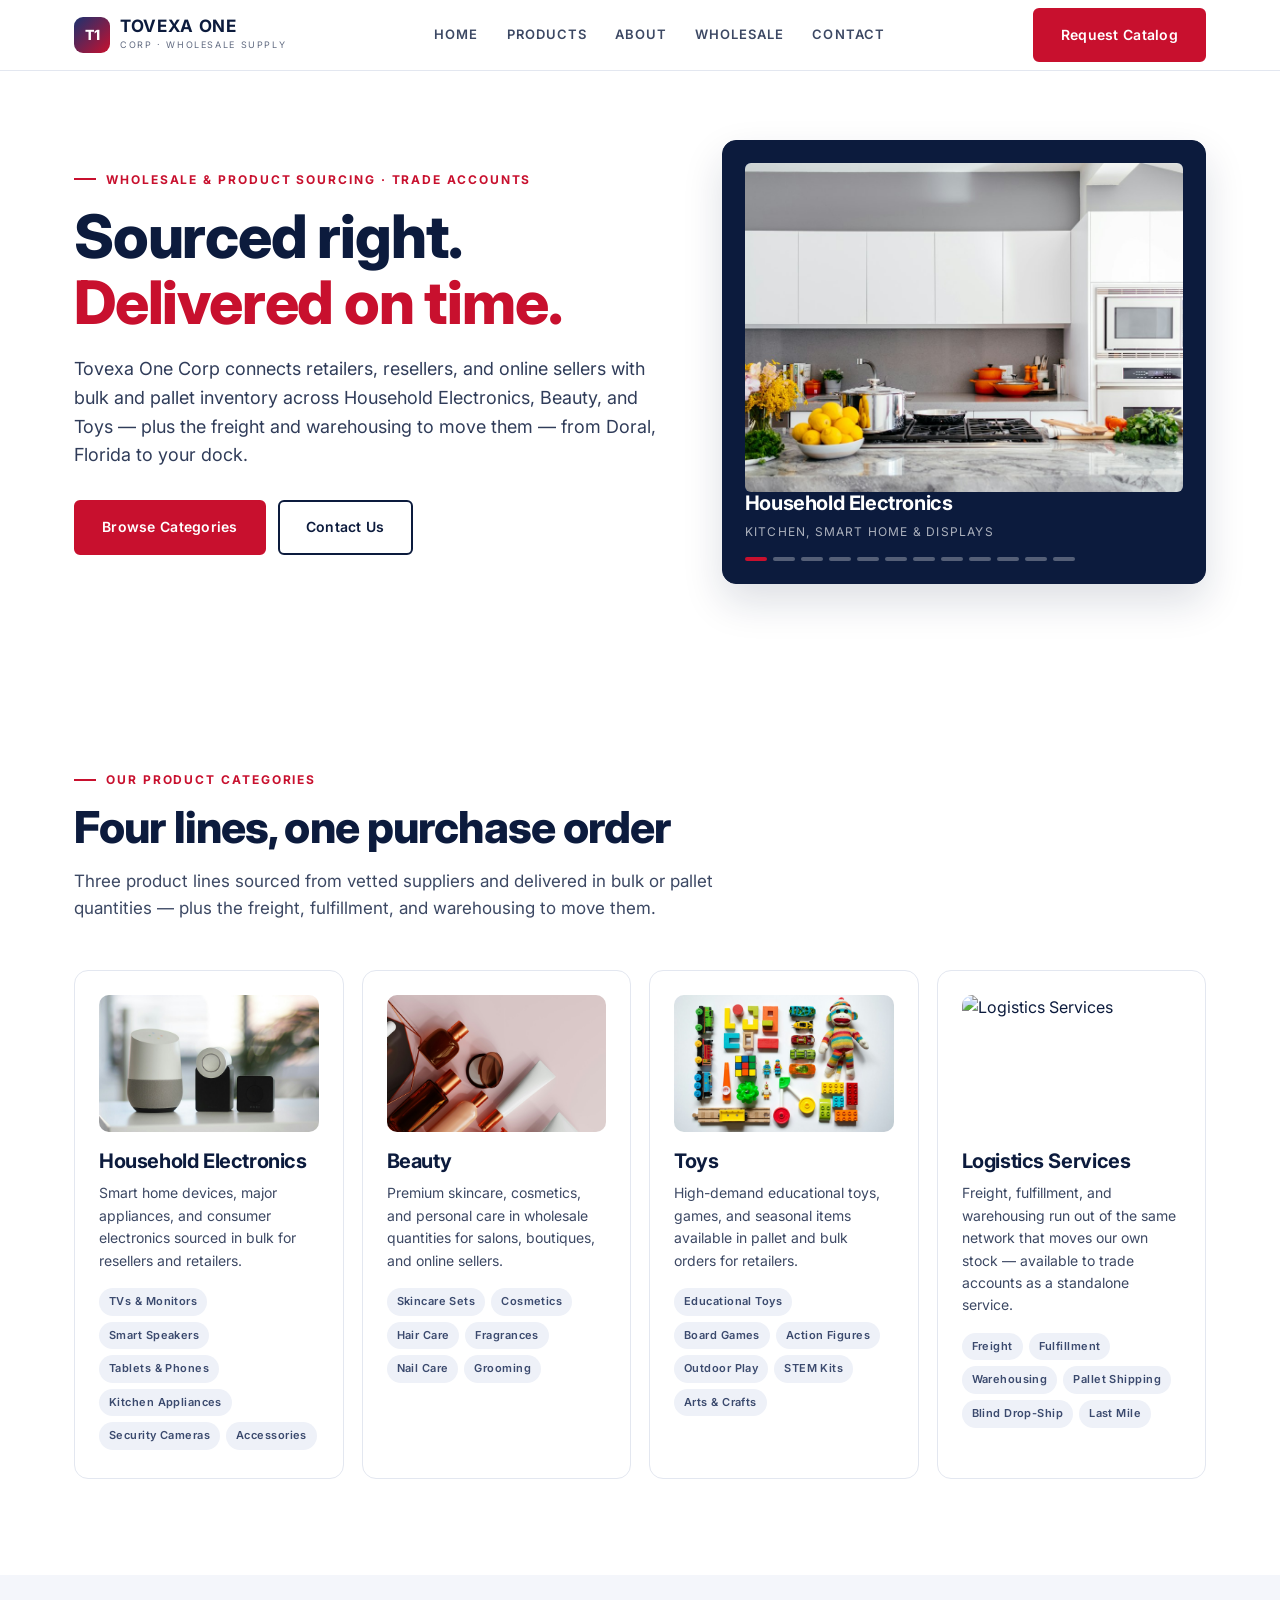
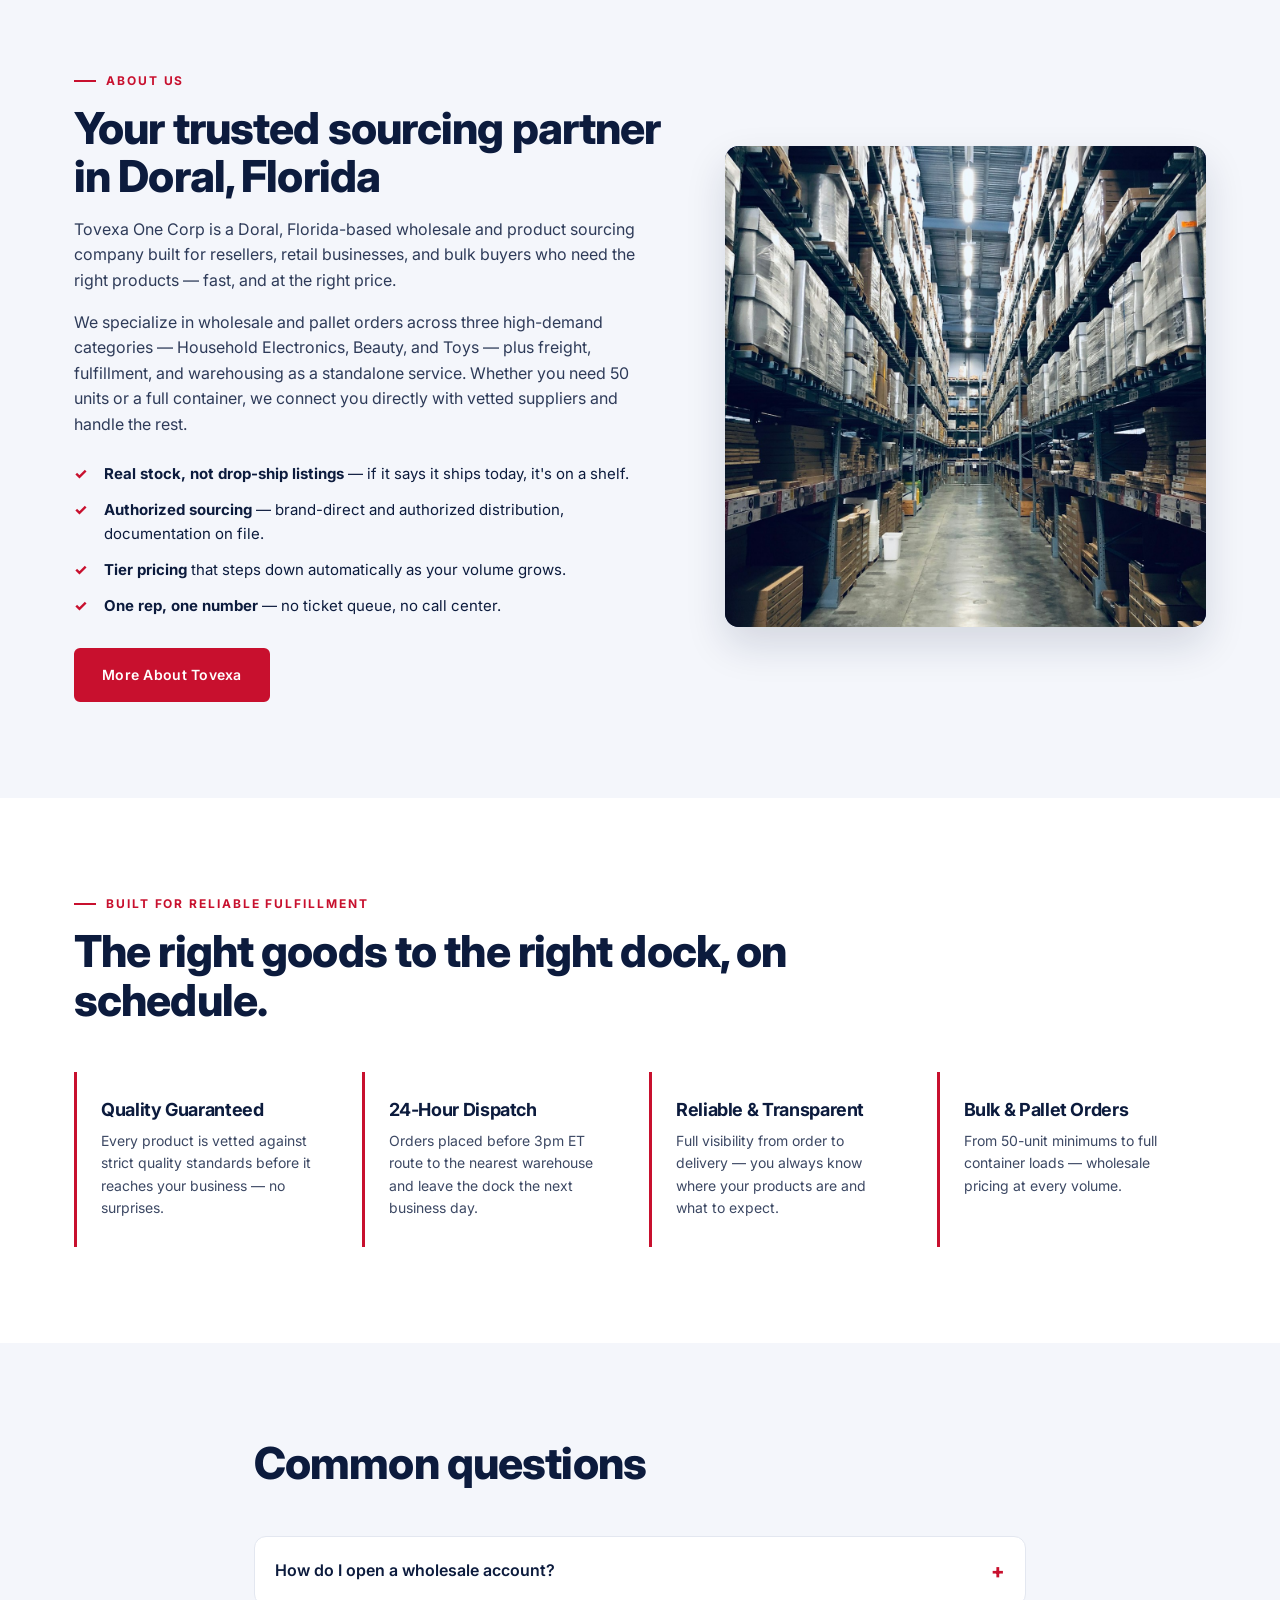
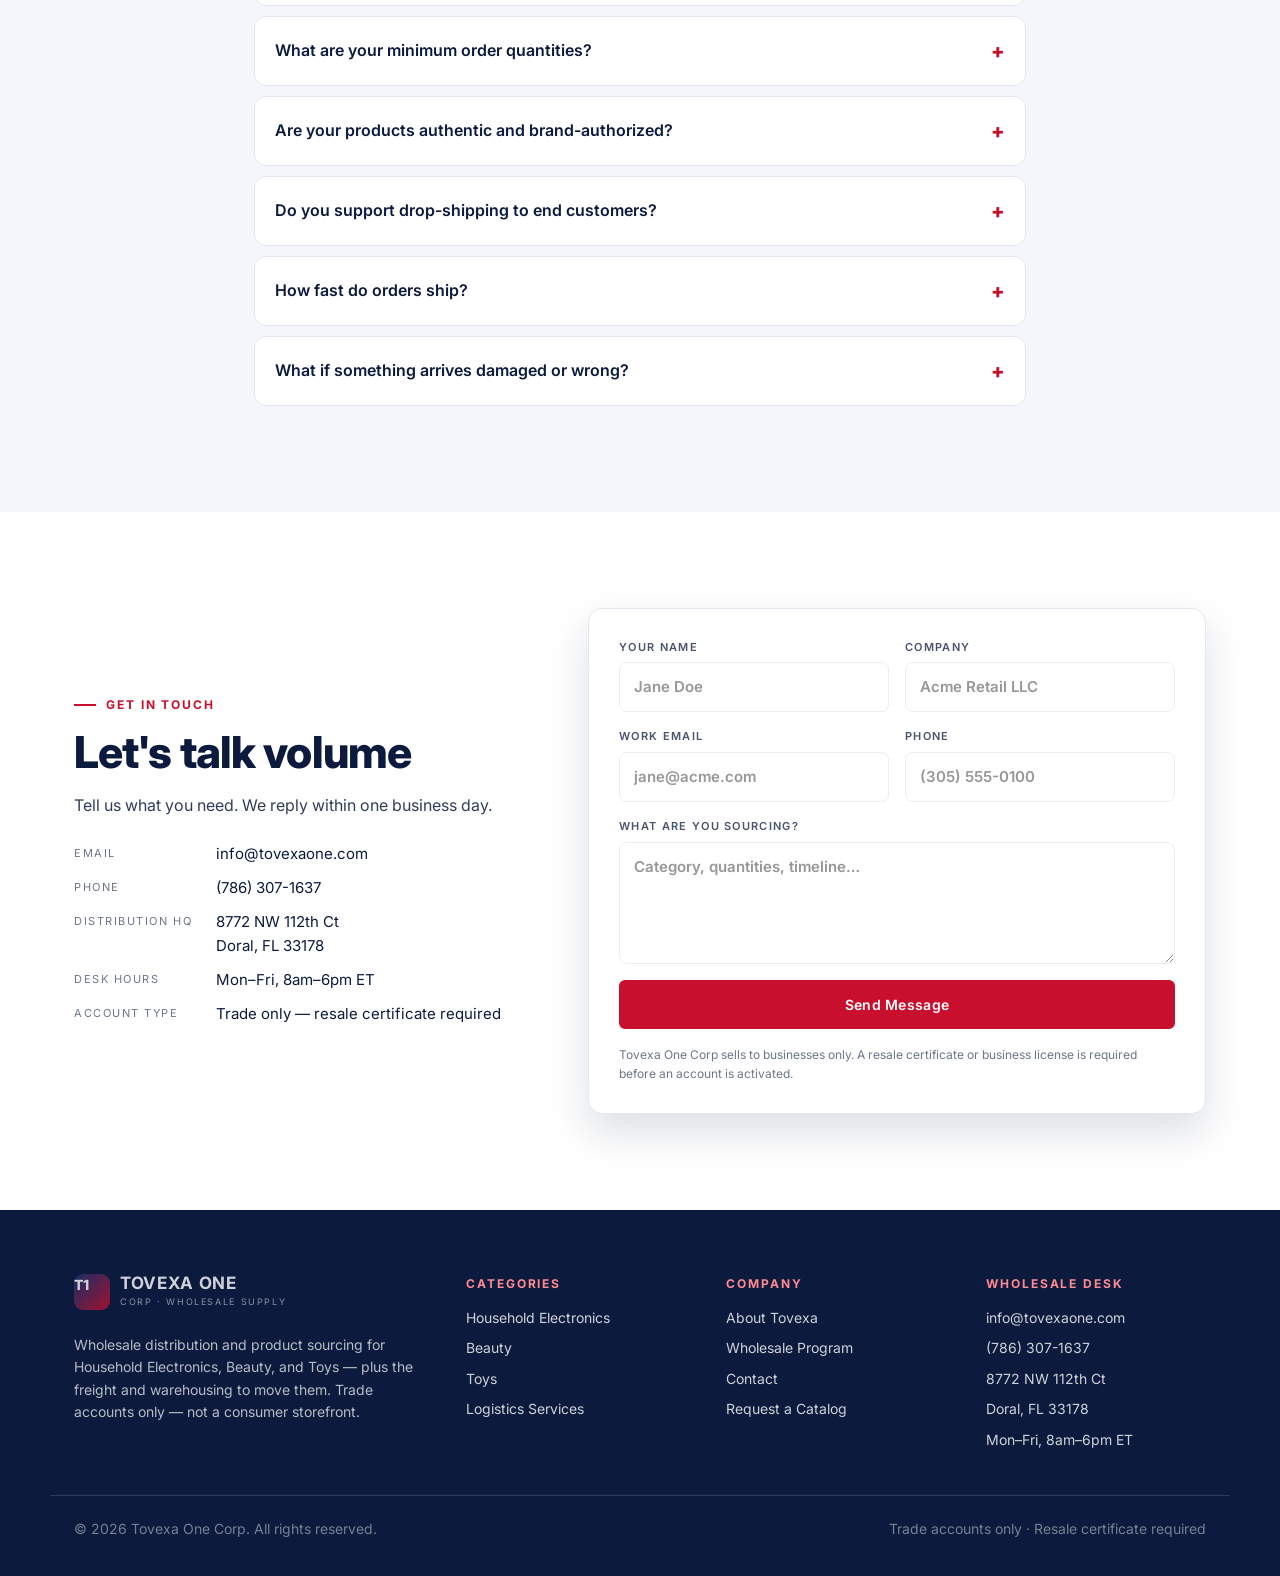
==== index.html @ 00d7d649 "Add Logistics Services line, real category photos with hero slideshow, single Inter typeface - Real " ====
<!DOCTYPE html>
<html lang="en">
<head>
<meta charset="UTF-8">
<meta name="viewport" content="width=device-width, initial-scale=1.0">
<title>Tovexa One Corp | Wholesale Electronics, Beauty, Toys &amp; Logistics</title>
<meta name="description" content="Tovexa One Corp — wholesale distribution and product sourcing across Household Electronics, Beauty, and Toys — plus the freight and warehousing to move them. Bulk and pallet orders, trade accounts only.">
<!-- Tovexa One Corp — landing page. Colors/fonts in the :root block below. -->
<link rel="preconnect" href="https://fonts.googleapis.com">
<link href="https://fonts.googleapis.com/css2?family=Inter:wght@400;500;600;700;800&display=swap" rel="stylesheet">
<style>
/* THEME 2 — "Paper": clean white page like Voltiva, navy type, red accents. Edit colors here. */
:root{
  --navy:#0c1b3d; --navy-2:#1a3270; --red:#c8102e; --red-hover:#a80d26; --red-soft-text:#ff8a93;
  --bg:#ffffff; --bg-alt:#f4f6fb; --text:#0c1b3d; --line:#e3e7f0;
  --card-bg:#ffffff; --ico-bg:#fdecee; --tag-bg:#eef1f8; --tag-text:#3b4a6e; --input-bg:#fff;
  --nav-bg:rgba(255,255,255,.85); --nav-solid:#fff; --nav-text:#0c1b3d;
  --hero-bg:#ffffff; --hero-text:#0c1b3d; --hero-accent:#c8102e; --hero-line:#e3e7f0;
  --card-hero-bg:#0c1b3d; --card-hero-line:#0c1b3d; --card-hero-text:#fff;
  --art-bg:linear-gradient(160deg,#1a3270,#0c1b3d); --art-1:#2b4a94; --art-2:#4a6fd1;
  --ghost-border:#0c1b3d; --ghost-text:#0c1b3d; --ghost-hover-bg:#0c1b3d; --ghost-hover-text:#fff;
  --foot-bg:#0c1b3d; --foot-text:#fff;
  --shadow:0 18px 40px rgba(12,27,61,.14); --radius-card:14px; --radius-btn:6px;
  --font-head:'Inter',system-ui,sans-serif; --font-body:'Inter',system-ui,sans-serif;
}


*{box-sizing:border-box;margin:0;padding:0}
html{scroll-behavior:smooth;scroll-padding-top:80px}
body{font-family:var(--font-body);background:var(--bg);color:var(--text);line-height:1.6;-webkit-font-smoothing:antialiased}
a{color:inherit;text-decoration:none}
button,input,textarea,select{font-family:inherit}
h1,h2,h3{font-family:var(--font-head);line-height:1.1;letter-spacing:-.02em}
.wrap{max-width:1180px;margin:0 auto;padding:0 24px}
.narrow{max-width:820px}
.eyebrow{font-size:12px;font-weight:700;letter-spacing:.16em;text-transform:uppercase;color:var(--red);margin-bottom:14px;display:flex;align-items:center;gap:10px}
.eyebrow::before{content:"";width:22px;height:2px;background:var(--red)}
.btn{display:inline-flex;align-items:center;justify-content:center;padding:14px 26px;border-radius:var(--radius-btn);font-weight:600;font-size:14px;letter-spacing:.02em;border:2px solid transparent;cursor:pointer;transition:.2s;font-family:var(--font-body)}
.btn-primary{background:var(--red);color:#fff;border-color:var(--red)}
.btn-primary:hover{background:var(--red-hover);border-color:var(--red-hover);transform:translateY(-1px)}
.btn-ghost{border-color:var(--ghost-border);color:var(--ghost-text)}
.btn-ghost:hover{background:var(--ghost-hover-bg);color:var(--ghost-hover-text)}

/* nav */
.nav{position:fixed;top:0;left:0;right:0;z-index:50;background:var(--nav-bg);backdrop-filter:blur(12px);border-bottom:1px solid var(--line)}
.nav-in{display:flex;align-items:center;justify-content:space-between;height:70px;gap:20px}
.logo{display:flex;align-items:center;gap:10px;color:var(--nav-text)}
.logo b{display:block;font-family:var(--font-head);font-size:17px;letter-spacing:.04em;line-height:1}
.logo small{display:block;font-size:9px;letter-spacing:.18em;opacity:.65;margin-top:3px}
.logo-mark{width:36px;height:36px;border-radius:9px;background:linear-gradient(135deg,var(--navy-2),var(--red));color:#fff;display:grid;place-items:center;font-family:var(--font-head);font-weight:800;font-size:14px}
.links{display:flex;gap:28px;font-size:13px;font-weight:600;letter-spacing:.08em;text-transform:uppercase;color:var(--nav-text)}
.links a{opacity:.8;padding:6px 0;border-bottom:2px solid transparent}
.links a:hover{opacity:1;border-color:var(--red)}
.burger{display:none;background:none;border:0;font-size:22px;color:var(--nav-text);cursor:pointer}

/* hero */
.hero{padding:140px 0 90px;position:relative;overflow:hidden;background:var(--hero-bg);color:var(--hero-text)}
.hero-in{display:grid;grid-template-columns:1.1fr .9fr;gap:56px;align-items:center;position:relative}
.hero h1{font-size:clamp(38px,5vw,60px);font-weight:800;margin-bottom:20px}
.hero h1 em{font-style:normal;color:var(--hero-accent)}
.hero p{font-size:18px;max-width:54ch;opacity:.85;margin-bottom:30px}
.actions{display:flex;gap:12px;flex-wrap:wrap}
.hero-card{border-radius:var(--radius-card);background:var(--card-hero-bg);border:1px solid var(--card-hero-line);box-shadow:var(--shadow);padding:22px;color:var(--card-hero-text)}
.slideshow{position:relative;aspect-ratio:4/3;border-radius:calc(var(--radius-card) - 8px);overflow:hidden;background:var(--art-bg)}
.slide{position:absolute;inset:0;margin:0;opacity:0;transition:opacity .6s ease}
.slide.is-on{opacity:1}
.slide img{width:100%;height:100%;object-fit:cover;display:block}
.sl-btn{position:absolute;top:50%;transform:translateY(-50%);width:34px;height:34px;border-radius:50%;border:0;background:rgba(255,255,255,.85);color:var(--navy);font-size:20px;line-height:1;cursor:pointer;opacity:0;transition:.2s;z-index:2}
.slideshow:hover .sl-btn{opacity:1}
.sl-btn:hover{background:#fff}
.sl-btn.prev{left:10px}.sl-btn.next{right:10px}
.dots{display:flex;gap:6px;flex-wrap:wrap;margin-top:14px}
.dots button{width:22px;height:4px;border:0;border-radius:2px;background:rgba(255,255,255,.3);cursor:pointer;padding:0;transition:.2s}
.dots button.on{background:var(--red)}
.card-img{aspect-ratio:16/10;border-radius:10px;overflow:hidden;margin:-4px 0 18px}
.card-img img{width:100%;height:100%;object-fit:cover;display:block;transition:transform .4s}
.card:hover .card-img img{transform:scale(1.05)}
.about-art img{width:100%;height:100%;object-fit:cover;display:block}
.hero-card-txt h3{font-size:20px;margin-bottom:4px}
.hero-card-txt span{font-size:12px;letter-spacing:.1em;text-transform:uppercase;opacity:.65}

/* sections */
.sec{padding:96px 0}
.sec.alt{background:var(--bg-alt)}
.sec-head{max-width:720px;margin-bottom:48px}
.sec-head h2,.split h2{font-size:clamp(30px,3.6vw,44px);font-weight:800;margin-bottom:16px}
.sec-head p{font-size:17px;opacity:.8}
.grid-4{display:grid;grid-template-columns:repeat(4,1fr);gap:18px}
.grid-3{display:grid;grid-template-columns:repeat(3,1fr);gap:18px}
.card{background:var(--card-bg);border:1px solid var(--line);border-radius:var(--radius-card);padding:28px 24px;transition:.25s}
.card:hover{transform:translateY(-4px);box-shadow:var(--shadow);border-color:var(--red)}
.ico{width:44px;height:44px;border-radius:12px;background:var(--ico-bg);color:var(--red);display:grid;place-items:center;font-size:20px;font-weight:800;margin-bottom:18px}
.card h3{font-size:20px;margin-bottom:10px}
.card p{font-size:14px;opacity:.8;margin-bottom:16px}
.tags{list-style:none;display:flex;flex-wrap:wrap;gap:6px}
.tags li{font-size:11px;font-weight:600;letter-spacing:.04em;padding:5px 10px;border-radius:999px;background:var(--tag-bg);color:var(--tag-text)}
.split{display:grid;grid-template-columns:1.1fr .9fr;gap:64px;align-items:center}
.split p{opacity:.85;margin-bottom:16px}
.checks{list-style:none;margin:24px 0 30px;display:grid;gap:12px}
.checks li{padding-left:30px;position:relative;font-size:15px}
.checks li::before{content:"✓";position:absolute;left:0;top:0;color:var(--red);font-weight:800}
.about-art{aspect-ratio:1;border-radius:var(--radius-card);background:var(--art-bg);box-shadow:var(--shadow);position:relative;overflow:hidden}
.feats .feat{padding:28px 24px;border-left:3px solid var(--red);background:var(--card-bg);border-radius:0 var(--radius-card) var(--radius-card) 0}
.feat h3{font-size:18px;margin-bottom:10px}
.feat p{font-size:14px;opacity:.8}
.faq details{background:var(--card-bg);border:1px solid var(--line);border-radius:12px;margin-bottom:10px;padding:0 20px}
.faq summary{list-style:none;cursor:pointer;padding:18px 0;font-weight:600;display:flex;justify-content:space-between;align-items:center}
.faq summary::after{content:"+";color:var(--red);font-size:20px;font-weight:800}
.faq details[open] summary::after{content:"–"}
.faq p{padding:0 0 18px;opacity:.85;font-size:15px}
.info{display:grid;grid-template-columns:auto 1fr;gap:10px 24px;margin-top:24px;font-size:15px}
.info dt{font-size:11px;letter-spacing:.14em;text-transform:uppercase;opacity:.6;padding-top:3px}
.form{background:var(--card-bg);border:1px solid var(--line);border-radius:var(--radius-card);padding:30px;display:grid;grid-template-columns:1fr 1fr;gap:16px;box-shadow:var(--shadow)}
.form label{font-size:11px;letter-spacing:.12em;text-transform:uppercase;font-weight:600;opacity:.75;display:grid;gap:6px}
.form input,.form textarea{font:inherit;font-size:15px;padding:12px 14px;border:1px solid var(--line);border-radius:8px;background:var(--input-bg);color:var(--text);letter-spacing:0;text-transform:none}
.form input:focus,.form textarea:focus{outline:2px solid var(--red);border-color:transparent}
.form .full{grid-column:1/-1}
.form .ok{display:none;grid-column:1/-1;background:var(--ico-bg);color:var(--red);border-radius:8px;padding:12px 14px;font-size:14px;letter-spacing:0;text-transform:none;font-weight:500}
.form .ok.show{display:block}
.form small{font-size:12px;opacity:.6;letter-spacing:0;text-transform:none;font-weight:400}

/* footer */
.foot{background:var(--foot-bg);color:var(--foot-text);padding:64px 0 28px}
.foot-grid{display:grid;grid-template-columns:1.6fr 1fr 1fr 1fr;gap:40px;padding-bottom:36px;border-bottom:1px solid rgba(255,255,255,.14)}
.foot .logo{color:#fff;margin-bottom:16px}
.foot p{font-size:14px;opacity:.7;max-width:38ch}
.foot h4{font-size:12px;letter-spacing:.16em;text-transform:uppercase;color:var(--red-soft-text);margin-bottom:14px}
.foot a,.foot span{display:block;font-size:14px;opacity:.8;margin-bottom:8px}
.foot a:hover{opacity:1;color:var(--red-soft-text)}
.foot-legal{display:flex;justify-content:space-between;flex-wrap:wrap;gap:8px;padding-top:22px;font-size:12px;opacity:.55}

@media(max-width:960px){.grid-4,.grid-3{grid-template-columns:1fr 1fr}.foot-grid{grid-template-columns:1fr 1fr}}
@media(max-width:760px){
  .links{display:none;position:absolute;top:70px;left:0;right:0;flex-direction:column;gap:0;background:var(--nav-solid);padding:10px 24px 20px;border-bottom:1px solid var(--line)}
  .links.open{display:flex}.links a{padding:12px 0}
  .burger{display:block}.nav-cta{display:none}
  .hero{padding:110px 0 60px}.hero-in,.split{grid-template-columns:1fr}.about-art{max-width:360px}
  .grid-4,.grid-3{grid-template-columns:1fr}.sec{padding:64px 0}.form{grid-template-columns:1fr}}
</style>
</head>
<body>
<header class="nav">
  <div class="wrap nav-in">
    <a href="#home" class="logo"><span class="logo-mark">T1</span><span><b>TOVEXA ONE</b><small>CORP · WHOLESALE SUPPLY</small></span></a>
    <nav class="links"><a href="#home">Home</a><a href="#products">Products</a><a href="#about">About</a><a href="#wholesale">Wholesale</a><a href="#contact">Contact</a></nav>
    <a href="#contact" class="btn btn-primary nav-cta">Request Catalog</a>
    <button class="burger" aria-label="Menu" onclick="document.querySelector('.links').classList.toggle('open')">☰</button>
  </div>
</header>

<section class="hero" id="home">
  <div class="wrap hero-in">
    <div class="hero-copy">
      <div class="eyebrow">Wholesale &amp; Product Sourcing · Trade Accounts</div>
      <h1>Sourced right.<br><em>Delivered on time.</em></h1>
      <p>Tovexa One Corp connects retailers, resellers, and online sellers with bulk and pallet inventory across Household Electronics, Beauty, and Toys — plus the freight and warehousing to move them — from Doral, Florida to your dock.</p>
      <div class="actions"><a href="#products" class="btn btn-primary">Browse Categories</a><a href="#contact" class="btn btn-ghost">Contact Us</a></div>
    </div>
    <div class="hero-card">
      <div class="slideshow" id="slideshow">
        <figure class="slide is-on" data-title="Household Electronics" data-sub="Kitchen, smart home &amp; displays"><img src="images/electronics-1.jpg" alt="Kitchen appliances"></figure>
        <figure class="slide" data-title="Household Electronics" data-sub="Smart speakers &amp; connected devices"><img src="images/electronics-2.jpg" alt="Smart home devices"></figure>
        <figure class="slide" data-title="Household Electronics" data-sub="Small appliances &amp; countertop goods"><img src="images/electronics-3.jpg" alt="Small kitchen appliance"></figure>
        <figure class="slide" data-title="Beauty" data-sub="Skincare &amp; personal care"><img src="images/beauty-1.jpg" alt="Skincare products"></figure>
        <figure class="slide" data-title="Beauty" data-sub="Cosmetics &amp; grooming"><img src="images/beauty-2.jpg" alt="Cosmetics"></figure>
        <figure class="slide" data-title="Beauty" data-sub="Salon &amp; boutique assortments"><img src="images/beauty-3.jpg" alt="Beauty assortment"></figure>
        <figure class="slide" data-title="Toys" data-sub="Educational toys &amp; STEM kits"><img src="images/toys-1.jpg" alt="Educational toys"></figure>
        <figure class="slide" data-title="Toys" data-sub="Games, figures &amp; outdoor play"><img src="images/toys-2.jpg" alt="Assorted toys"></figure>
        <figure class="slide" data-title="Toys" data-sub="Plush &amp; seasonal lines"><img src="images/toys-3.jpg" alt="Plush toys"></figure>
        <figure class="slide" data-title="Logistics Services" data-sub="Warehousing &amp; pallet storage"><img src="images/logistics-1.jpg" alt="Warehouse racking"></figure>
        <figure class="slide" data-title="Logistics Services" data-sub="Freight &amp; distribution network"><img src="images/logistics-2.jpg" alt="Distribution warehouse"></figure>
        <figure class="slide" data-title="Logistics Services" data-sub="Fulfillment &amp; dock operations"><img src="images/logistics-3.jpg" alt="Forklift in warehouse"></figure>
        <button class="sl-btn prev" aria-label="Previous slide">‹</button>
        <button class="sl-btn next" aria-label="Next slide">›</button>
      </div>
      <div class="hero-card-txt"><h3 id="slTitle">Household Electronics</h3><span id="slSub">Kitchen, smart home &amp; displays</span></div>
      <div class="dots" id="slDots"></div>
    </div>
  </div>
</section>

<section class="sec" id="products">
  <div class="wrap">
    <div class="sec-head"><div class="eyebrow">Our Product Categories</div><h2>Four lines, one purchase order</h2><p>Three product lines sourced from vetted suppliers and delivered in bulk or pallet quantities — plus the freight, fulfillment, and warehousing to move them.</p></div>
    <div class="grid-4">
      <article class="card"><div class="card-img"><img src="images/electronics-2.jpg" alt="Household Electronics" loading="lazy"></div><h3>Household Electronics</h3><p>Smart home devices, major appliances, and consumer electronics sourced in bulk for resellers and retailers.</p><ul class="tags"><li>TVs &amp; Monitors</li><li>Smart Speakers</li><li>Tablets &amp; Phones</li><li>Kitchen Appliances</li><li>Security Cameras</li><li>Accessories</li></ul></article>
      <article class="card"><div class="card-img"><img src="images/beauty-2.jpg" alt="Beauty" loading="lazy"></div><h3>Beauty</h3><p>Premium skincare, cosmetics, and personal care in wholesale quantities for salons, boutiques, and online sellers.</p><ul class="tags"><li>Skincare Sets</li><li>Cosmetics</li><li>Hair Care</li><li>Fragrances</li><li>Nail Care</li><li>Grooming</li></ul></article>
      <article class="card"><div class="card-img"><img src="images/toys-1.jpg" alt="Toys" loading="lazy"></div><h3>Toys</h3><p>High-demand educational toys, games, and seasonal items available in pallet and bulk orders for retailers.</p><ul class="tags"><li>Educational Toys</li><li>Board Games</li><li>Action Figures</li><li>Outdoor Play</li><li>STEM Kits</li><li>Arts &amp; Crafts</li></ul></article>
      <article class="card"><div class="card-img"><img src="images/logistics-1.jpg" alt="Logistics Services" loading="lazy"></div><h3>Logistics Services</h3><p>Freight, fulfillment, and warehousing run out of the same network that moves our own stock — available to trade accounts as a standalone service.</p><ul class="tags"><li>Freight</li><li>Fulfillment</li><li>Warehousing</li><li>Pallet Shipping</li><li>Blind Drop-Ship</li><li>Last Mile</li></ul></article>
    </div>
  </div>
</section>

<section class="sec alt" id="about">
  <div class="wrap split">
    <div>
      <div class="eyebrow">About Us</div>
      <h2>Your trusted sourcing partner in Doral, Florida</h2>
      <p>Tovexa One Corp is a Doral, Florida-based wholesale and product sourcing company built for resellers, retail businesses, and bulk buyers who need the right products — fast, and at the right price.</p>
      <p>We specialize in wholesale and pallet orders across three high-demand categories — Household Electronics, Beauty, and Toys — plus freight, fulfillment, and warehousing as a standalone service. Whether you need 50 units or a full container, we connect you directly with vetted suppliers and handle the rest.</p>
      <ul class="checks">
        <li><b>Real stock, not drop-ship listings</b> — if it says it ships today, it's on a shelf.</li>
        <li><b>Authorized sourcing</b> — brand-direct and authorized distribution, documentation on file.</li>
        <li><b>Tier pricing</b> that steps down automatically as your volume grows.</li>
        <li><b>One rep, one number</b> — no ticket queue, no call center.</li>
      </ul>
      <a href="#contact" class="btn btn-primary">More About Tovexa</a>
    </div>
    <div class="about-art"><img src="images/logistics-2.jpg" alt="Tovexa distribution warehouse"></div>
  </div>
</section>

<section class="sec" id="wholesale">
  <div class="wrap">
    <div class="sec-head"><div class="eyebrow">Built for reliable fulfillment</div><h2>The right goods to the right dock, on schedule.</h2></div>
    <div class="grid-4 feats">
      <div class="feat"><h3>Quality Guaranteed</h3><p>Every product is vetted against strict quality standards before it reaches your business — no surprises.</p></div>
      <div class="feat"><h3>24-Hour Dispatch</h3><p>Orders placed before 3pm ET route to the nearest warehouse and leave the dock the next business day.</p></div>
      <div class="feat"><h3>Reliable &amp; Transparent</h3><p>Full visibility from order to delivery — you always know where your products are and what to expect.</p></div>
      <div class="feat"><h3>Bulk &amp; Pallet Orders</h3><p>From 50-unit minimums to full container loads — wholesale pricing at every volume.</p></div>
    </div>
  </div>
</section>

<section class="sec alt" id="faq">
  <div class="wrap narrow">
    <div class="sec-head"><h2>Common questions</h2></div>
    <div class="faq">
      <details><summary>How do I open a wholesale account?</summary><p>Submit a resale certificate and business license with the catalog request form. Verification typically takes 24–48 hours, and there is no cost to apply.</p></details>
      <details><summary>What are your minimum order quantities?</summary><p>MOQs are set per category, most starting between 50 and 100 units. Pallet-priced lines are quoted per pallet. Volume tiers apply automatically as order size grows.</p></details>
      <details><summary>Are your products authentic and brand-authorized?</summary><p>Yes. Everything is sourced brand-direct or through authorized distribution. Invoices and authenticity documentation are available for any lot on request.</p></details>
      <details><summary>Do you support drop-shipping to end customers?</summary><p>Yes, for approved accounts, with blind packing slips and direct integrations for Shopify, WooCommerce, and Amazon.</p></details>
      <details><summary>How fast do orders ship?</summary><p>Standard orders dispatch within 24 hours from the nearest regional warehouse. Most of the continental US is covered by two-day ground.</p></details>
      <details><summary>What if something arrives damaged or wrong?</summary><p>Open an RMA from your account dashboard. Damaged or incorrect stock is resolved within five business days with no restocking fee.</p></details>
    </div>
  </div>
</section>

<section class="sec" id="contact">
  <div class="wrap split">
    <div>
      <div class="eyebrow">Get in touch</div>
      <h2>Let's talk volume</h2>
      <p>Tell us what you need. We reply within one business day.</p>
      <dl class="info">
        <dt>Email</dt><dd>info@tovexaone.com</dd>
        <dt>Phone</dt><dd>(786) 307-1637</dd>
        <dt>Distribution HQ</dt><dd>8772 NW 112th Ct<br>Doral, FL 33178</dd>
        <dt>Desk hours</dt><dd>Mon–Fri, 8am–6pm ET</dd>
        <dt>Account type</dt><dd>Trade only — resale certificate required</dd>
      </dl>
    </div>
    <form class="form" id="contactForm" onsubmit="submitContact(event)">
      <label>Your name<input id="c-name" required placeholder="Jane Doe"></label>
      <label>Company<input id="c-company" required placeholder="Acme Retail LLC"></label>
      <label>Work email<input id="c-email" type="email" required placeholder="jane@acme.com"></label>
      <label>Phone<input id="c-phone" type="tel" placeholder="(305) 555-0100"></label>
      <label class="full">What are you sourcing?<textarea id="c-message" rows="4" placeholder="Category, quantities, timeline…"></textarea></label>
      <button class="btn btn-primary full" type="submit">Send Message</button>
      <p class="ok full" id="contactSuccess">Thanks — your email app should open with the message ready to send. We reply within one business day.</p>
      <small class="full">Tovexa One Corp sells to businesses only. A resale certificate or business license is required before an account is activated.</small>
    </form>
  </div>
</section>

<footer class="foot">
  <div class="wrap foot-grid">
    <div><div class="logo"><span class="logo-mark">T1</span><span><b>TOVEXA ONE</b><small>CORP · WHOLESALE SUPPLY</small></span></div><p>Wholesale distribution and product sourcing for Household Electronics, Beauty, and Toys — plus the freight and warehousing to move them. Trade accounts only — not a consumer storefront.</p></div>
    <div><h4>Categories</h4><a href="#products">Household Electronics</a><a href="#products">Beauty</a><a href="#products">Toys</a><a href="#products">Logistics Services</a></div>
    <div><h4>Company</h4><a href="#about">About Tovexa</a><a href="#wholesale">Wholesale Program</a><a href="#contact">Contact</a><a href="#contact">Request a Catalog</a></div>
    <div><h4>Wholesale Desk</h4><a href="mailto:info@tovexaone.com">info@tovexaone.com</a><a href="tel:+17863071637">(786) 307-1637</a><span>8772 NW 112th Ct</span><span>Doral, FL 33178</span><span>Mon–Fri, 8am–6pm ET</span></div>
  </div>
  <div class="wrap foot-legal"><span>© 2026 Tovexa One Corp. All rights reserved.</span><span>Trade accounts only · Resale certificate required</span></div>
</footer>
<script>
  /* Where contact-form submissions go. Change this one line to reroute the inbox. */
  const INBOX = 'info@tovexaone.com';

  /* ---- hero slideshow ---- */
  (function(){
    const slides = [...document.querySelectorAll('.slide')];
    const dots = document.getElementById('slDots');
    const title = document.getElementById('slTitle');
    const sub = document.getElementById('slSub');
    let i = 0, timer;

    slides.forEach((_, n) => {
      const b = document.createElement('button');
      b.setAttribute('aria-label', 'Slide ' + (n + 1));
      b.addEventListener('click', () => { go(n); restart(); });
      dots.appendChild(b);
    });

    function go(n){
      i = (n + slides.length) % slides.length;
      slides.forEach((s, k) => s.classList.toggle('is-on', k === i));
      [...dots.children].forEach((d, k) => d.classList.toggle('on', k === i));
      title.innerHTML = slides[i].dataset.title;
      sub.innerHTML = slides[i].dataset.sub;
    }
    function restart(){ clearInterval(timer); timer = setInterval(() => go(i + 1), 4000); }

    document.querySelector('.sl-btn.prev').addEventListener('click', () => { go(i - 1); restart(); });
    document.querySelector('.sl-btn.next').addEventListener('click', () => { go(i + 1); restart(); });
    document.getElementById('slideshow').addEventListener('mouseenter', () => clearInterval(timer));
    document.getElementById('slideshow').addEventListener('mouseleave', restart);

    go(0); restart();
  })();

  const val = id => (document.getElementById(id)?.value || '').trim();

  function submitContact(e){
    e.preventDefault();
    let b = 'CONTACT — TOVEXA ONE CORP\n=========================\n\n';
    b += 'Name: ' + val('c-name') + '\n';
    if (val('c-company')) b += 'Company: ' + val('c-company') + '\n';
    b += 'Email: ' + val('c-email') + '\n';
    if (val('c-phone')) b += 'Phone: ' + val('c-phone') + '\n';
    if (val('c-message')) b += '\nSourcing Needs:\n' + val('c-message') + '\n';
    document.getElementById('contactSuccess').classList.add('show');
    window.location.href = 'mailto:' + INBOX +
      '?subject=' + encodeURIComponent('Wholesale Inquiry — Tovexa One Corp') +
      '&body=' + encodeURIComponent(b);
  }

  // close mobile menu on link click
  document.querySelectorAll('.links a').forEach(a=>a.addEventListener('click',()=>document.querySelector('.links').classList.remove('open')));
</script>
</body>
</html>
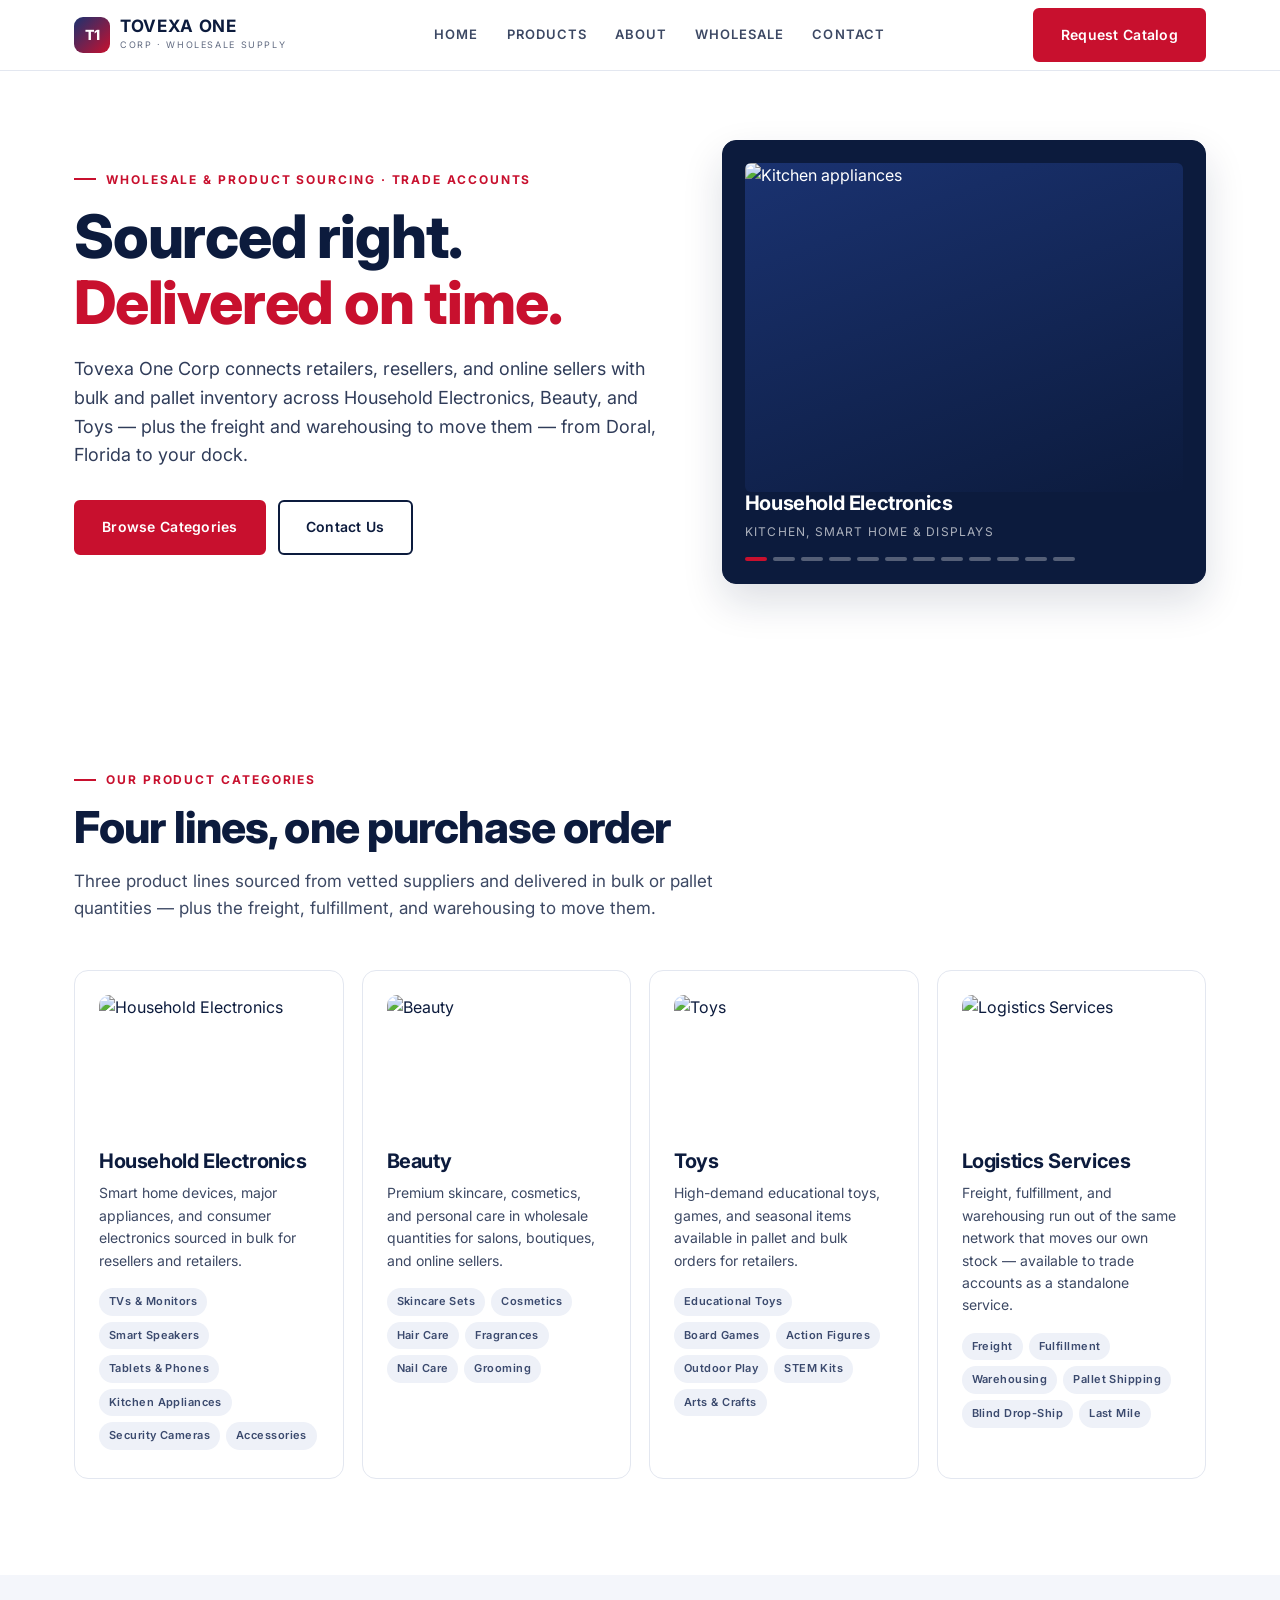
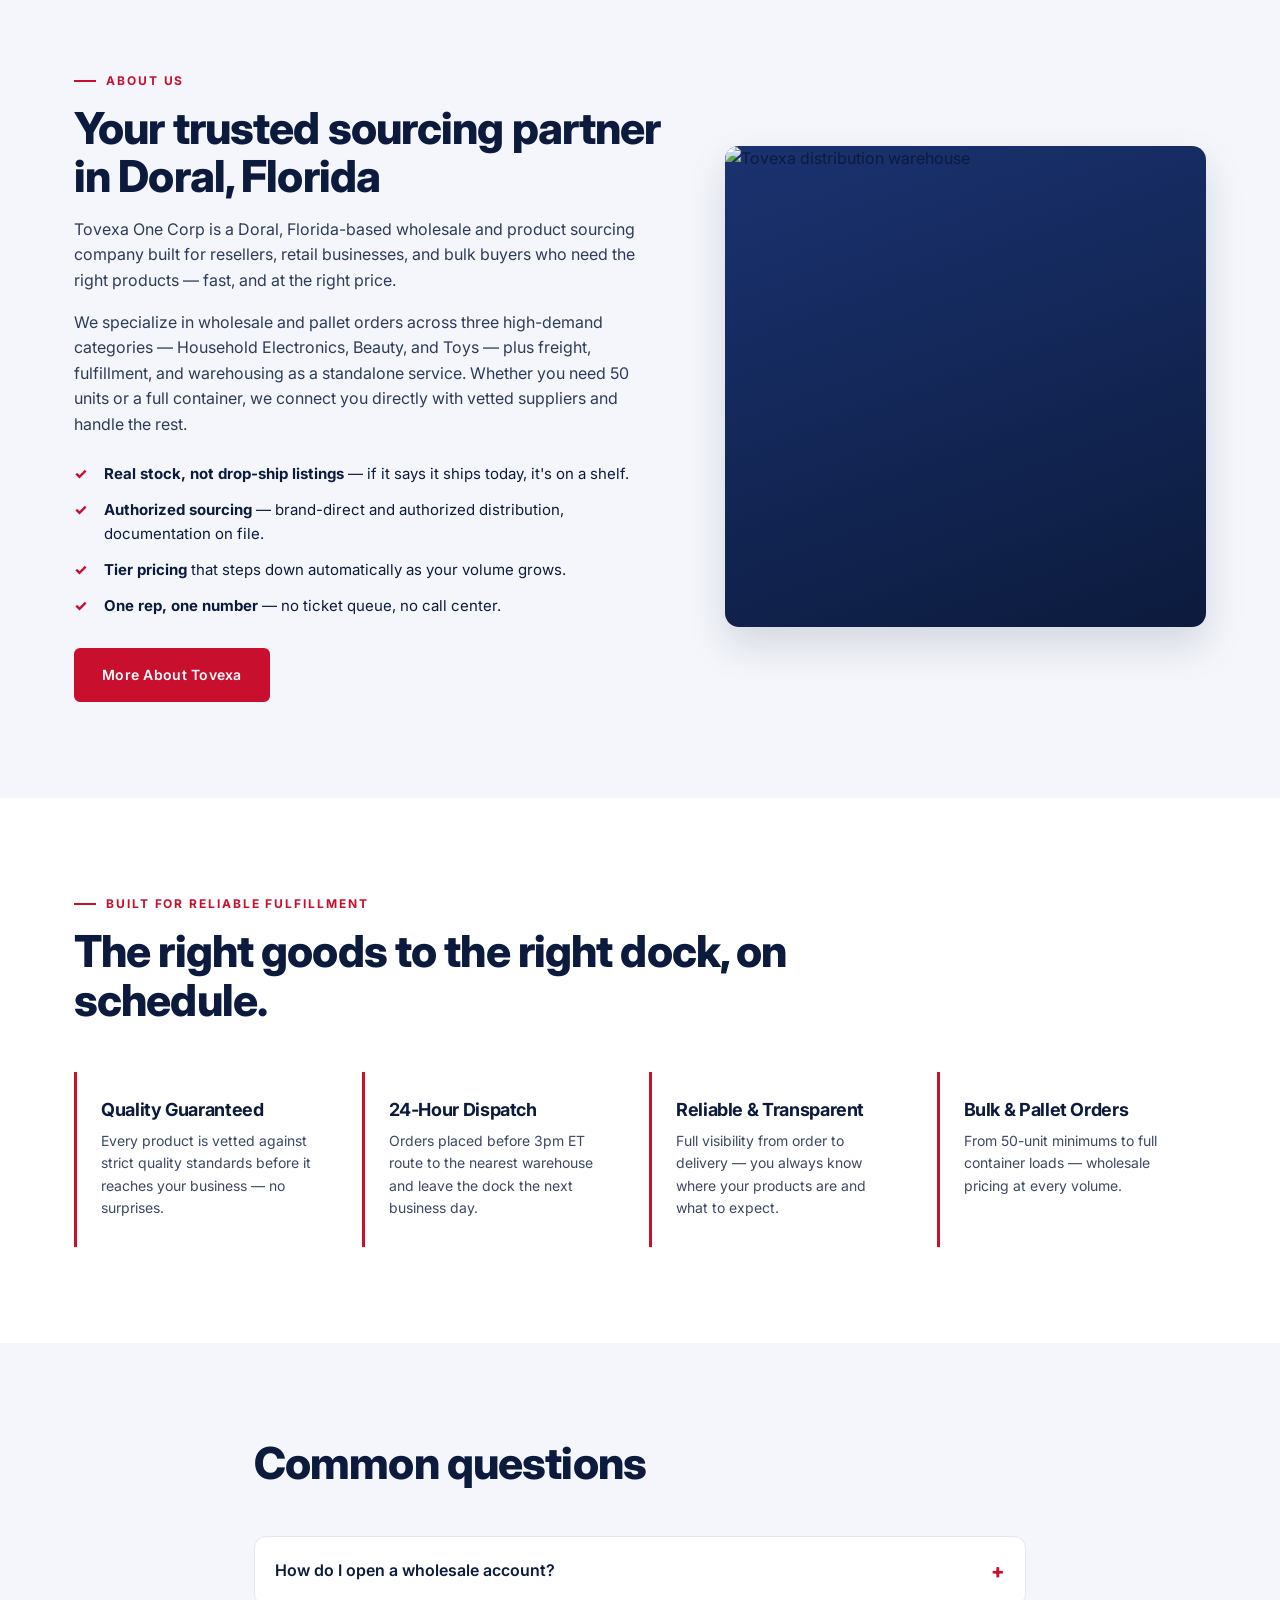
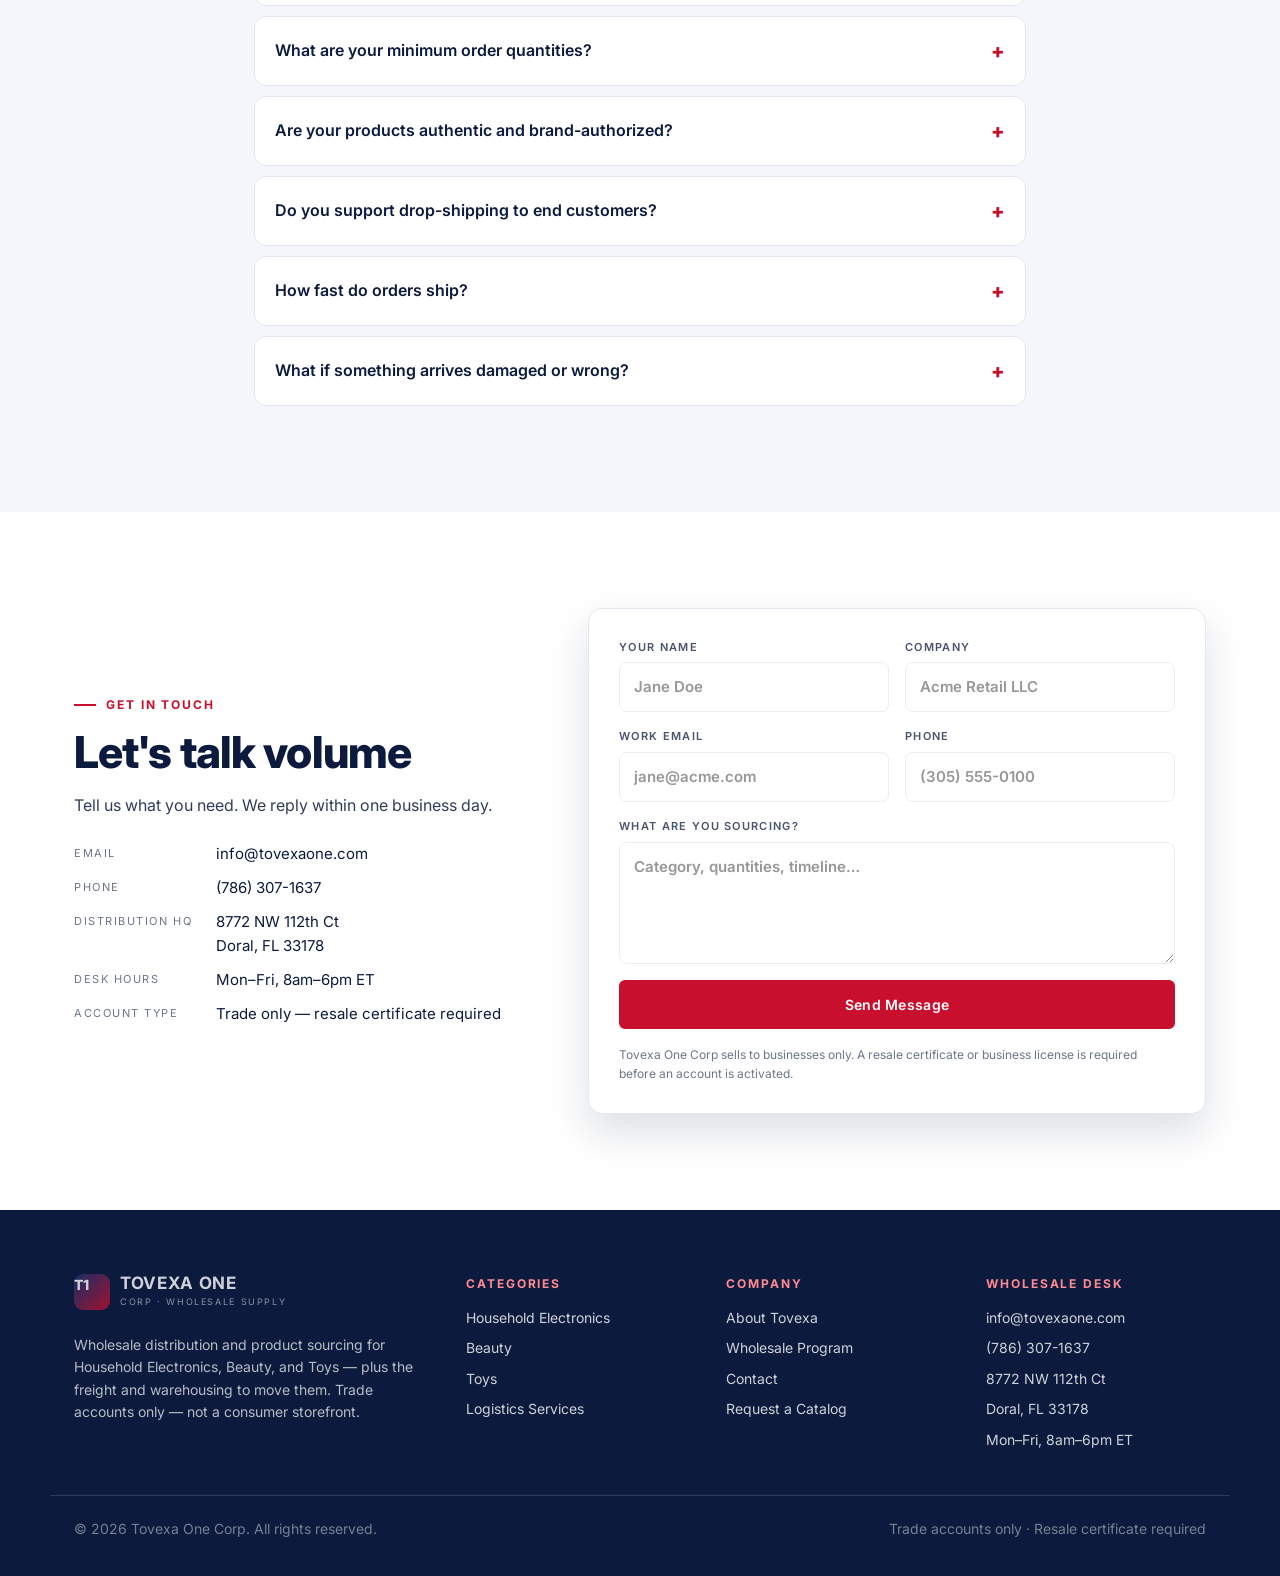
==== commit f72c41c6: "Serve category images from Unsplash CDN; keep optimized local copies Co-Authored-By: Claude Opus 5 <" ====
--- a/index.html
+++ b/index.html
@@ -158,18 +158,18 @@
     </div>
     <div class="hero-card">
       <div class="slideshow" id="slideshow">
-        <figure class="slide is-on" data-title="Household Electronics" data-sub="Kitchen, smart home &amp; displays"><img src="images/electronics-1.jpg" alt="Kitchen appliances"></figure>
-        <figure class="slide" data-title="Household Electronics" data-sub="Smart speakers &amp; connected devices"><img src="images/electronics-2.jpg" alt="Smart home devices"></figure>
-        <figure class="slide" data-title="Household Electronics" data-sub="Small appliances &amp; countertop goods"><img src="images/electronics-3.jpg" alt="Small kitchen appliance"></figure>
-        <figure class="slide" data-title="Beauty" data-sub="Skincare &amp; personal care"><img src="images/beauty-1.jpg" alt="Skincare products"></figure>
-        <figure class="slide" data-title="Beauty" data-sub="Cosmetics &amp; grooming"><img src="images/beauty-2.jpg" alt="Cosmetics"></figure>
-        <figure class="slide" data-title="Beauty" data-sub="Salon &amp; boutique assortments"><img src="images/beauty-3.jpg" alt="Beauty assortment"></figure>
-        <figure class="slide" data-title="Toys" data-sub="Educational toys &amp; STEM kits"><img src="images/toys-1.jpg" alt="Educational toys"></figure>
-        <figure class="slide" data-title="Toys" data-sub="Games, figures &amp; outdoor play"><img src="images/toys-2.jpg" alt="Assorted toys"></figure>
-        <figure class="slide" data-title="Toys" data-sub="Plush &amp; seasonal lines"><img src="images/toys-3.jpg" alt="Plush toys"></figure>
-        <figure class="slide" data-title="Logistics Services" data-sub="Warehousing &amp; pallet storage"><img src="images/logistics-1.jpg" alt="Warehouse racking"></figure>
-        <figure class="slide" data-title="Logistics Services" data-sub="Freight &amp; distribution network"><img src="images/logistics-2.jpg" alt="Distribution warehouse"></figure>
-        <figure class="slide" data-title="Logistics Services" data-sub="Fulfillment &amp; dock operations"><img src="images/logistics-3.jpg" alt="Forklift in warehouse"></figure>
+        <figure class="slide is-on" data-title="Household Electronics" data-sub="Kitchen, smart home &amp; displays"><img src="https://images.unsplash.com/photo-1556911220-bff31c812dba?auto=format&amp;fit=crop&amp;w=900&amp;q=70" alt="Kitchen appliances"></figure>
+        <figure class="slide" data-title="Household Electronics" data-sub="Smart speakers &amp; connected devices"><img src="https://images.unsplash.com/photo-1558089687-f282ffcbc126?auto=format&amp;fit=crop&amp;w=900&amp;q=70" alt="Smart home devices"></figure>
+        <figure class="slide" data-title="Household Electronics" data-sub="Small appliances &amp; countertop goods"><img src="https://images.unsplash.com/photo-1570222094114-d054a817e56b?auto=format&amp;fit=crop&amp;w=900&amp;q=70" alt="Small kitchen appliance"></figure>
+        <figure class="slide" data-title="Beauty" data-sub="Skincare &amp; personal care"><img src="https://images.unsplash.com/photo-1612817288484-6f916006741a?auto=format&amp;fit=crop&amp;w=900&amp;q=70" alt="Skincare products"></figure>
+        <figure class="slide" data-title="Beauty" data-sub="Cosmetics &amp; grooming"><img src="https://images.unsplash.com/photo-1631730486572-226d1f595b68?auto=format&amp;fit=crop&amp;w=900&amp;q=70" alt="Cosmetics"></figure>
+        <figure class="slide" data-title="Beauty" data-sub="Salon &amp; boutique assortments"><img src="https://images.unsplash.com/photo-1583209814683-c023dd293cc6?auto=format&amp;fit=crop&amp;w=900&amp;q=70" alt="Beauty assortment"></figure>
+        <figure class="slide" data-title="Toys" data-sub="Educational toys &amp; STEM kits"><img src="https://images.unsplash.com/photo-1545558014-8692077e9b5c?auto=format&amp;fit=crop&amp;w=900&amp;q=70" alt="Educational toys"></figure>
+        <figure class="slide" data-title="Toys" data-sub="Games, figures &amp; outdoor play"><img src="https://images.unsplash.com/photo-1558060370-d644479cb6f7?auto=format&amp;fit=crop&amp;w=900&amp;q=70" alt="Assorted toys"></figure>
+        <figure class="slide" data-title="Toys" data-sub="Plush &amp; seasonal lines"><img src="https://images.unsplash.com/photo-1596068587619-e4b11c7a3488?auto=format&amp;fit=crop&amp;w=900&amp;q=70" alt="Plush toys"></figure>
+        <figure class="slide" data-title="Logistics Services" data-sub="Warehousing &amp; pallet storage"><img src="https://images.unsplash.com/photo-1587293852726-70cdb56c2866?auto=format&amp;fit=crop&amp;w=900&amp;q=70" alt="Warehouse racking"></figure>
+        <figure class="slide" data-title="Logistics Services" data-sub="Freight &amp; distribution network"><img src="https://images.unsplash.com/photo-1553413077-190dd305871c?auto=format&amp;fit=crop&amp;w=900&amp;q=70" alt="Distribution warehouse"></figure>
+        <figure class="slide" data-title="Logistics Services" data-sub="Fulfillment &amp; dock operations"><img src="https://images.unsplash.com/photo-1740914994657-f1cdffdc418e?auto=format&amp;fit=crop&amp;w=900&amp;q=70" alt="Forklift in warehouse"></figure>
         <button class="sl-btn prev" aria-label="Previous slide">‹</button>
         <button class="sl-btn next" aria-label="Next slide">›</button>
       </div>
@@ -183,10 +183,10 @@
   <div class="wrap">
     <div class="sec-head"><div class="eyebrow">Our Product Categories</div><h2>Four lines, one purchase order</h2><p>Three product lines sourced from vetted suppliers and delivered in bulk or pallet quantities — plus the freight, fulfillment, and warehousing to move them.</p></div>
     <div class="grid-4">
-      <article class="card"><div class="card-img"><img src="images/electronics-2.jpg" alt="Household Electronics" loading="lazy"></div><h3>Household Electronics</h3><p>Smart home devices, major appliances, and consumer electronics sourced in bulk for resellers and retailers.</p><ul class="tags"><li>TVs &amp; Monitors</li><li>Smart Speakers</li><li>Tablets &amp; Phones</li><li>Kitchen Appliances</li><li>Security Cameras</li><li>Accessories</li></ul></article>
-      <article class="card"><div class="card-img"><img src="images/beauty-2.jpg" alt="Beauty" loading="lazy"></div><h3>Beauty</h3><p>Premium skincare, cosmetics, and personal care in wholesale quantities for salons, boutiques, and online sellers.</p><ul class="tags"><li>Skincare Sets</li><li>Cosmetics</li><li>Hair Care</li><li>Fragrances</li><li>Nail Care</li><li>Grooming</li></ul></article>
-      <article class="card"><div class="card-img"><img src="images/toys-1.jpg" alt="Toys" loading="lazy"></div><h3>Toys</h3><p>High-demand educational toys, games, and seasonal items available in pallet and bulk orders for retailers.</p><ul class="tags"><li>Educational Toys</li><li>Board Games</li><li>Action Figures</li><li>Outdoor Play</li><li>STEM Kits</li><li>Arts &amp; Crafts</li></ul></article>
-      <article class="card"><div class="card-img"><img src="images/logistics-1.jpg" alt="Logistics Services" loading="lazy"></div><h3>Logistics Services</h3><p>Freight, fulfillment, and warehousing run out of the same network that moves our own stock — available to trade accounts as a standalone service.</p><ul class="tags"><li>Freight</li><li>Fulfillment</li><li>Warehousing</li><li>Pallet Shipping</li><li>Blind Drop-Ship</li><li>Last Mile</li></ul></article>
+      <article class="card"><div class="card-img"><img src="https://images.unsplash.com/photo-1558089687-f282ffcbc126?auto=format&amp;fit=crop&amp;w=900&amp;q=70" alt="Household Electronics" loading="lazy"></div><h3>Household Electronics</h3><p>Smart home devices, major appliances, and consumer electronics sourced in bulk for resellers and retailers.</p><ul class="tags"><li>TVs &amp; Monitors</li><li>Smart Speakers</li><li>Tablets &amp; Phones</li><li>Kitchen Appliances</li><li>Security Cameras</li><li>Accessories</li></ul></article>
+      <article class="card"><div class="card-img"><img src="https://images.unsplash.com/photo-1631730486572-226d1f595b68?auto=format&amp;fit=crop&amp;w=900&amp;q=70" alt="Beauty" loading="lazy"></div><h3>Beauty</h3><p>Premium skincare, cosmetics, and personal care in wholesale quantities for salons, boutiques, and online sellers.</p><ul class="tags"><li>Skincare Sets</li><li>Cosmetics</li><li>Hair Care</li><li>Fragrances</li><li>Nail Care</li><li>Grooming</li></ul></article>
+      <article class="card"><div class="card-img"><img src="https://images.unsplash.com/photo-1545558014-8692077e9b5c?auto=format&amp;fit=crop&amp;w=900&amp;q=70" alt="Toys" loading="lazy"></div><h3>Toys</h3><p>High-demand educational toys, games, and seasonal items available in pallet and bulk orders for retailers.</p><ul class="tags"><li>Educational Toys</li><li>Board Games</li><li>Action Figures</li><li>Outdoor Play</li><li>STEM Kits</li><li>Arts &amp; Crafts</li></ul></article>
+      <article class="card"><div class="card-img"><img src="https://images.unsplash.com/photo-1587293852726-70cdb56c2866?auto=format&amp;fit=crop&amp;w=900&amp;q=70" alt="Logistics Services" loading="lazy"></div><h3>Logistics Services</h3><p>Freight, fulfillment, and warehousing run out of the same network that moves our own stock — available to trade accounts as a standalone service.</p><ul class="tags"><li>Freight</li><li>Fulfillment</li><li>Warehousing</li><li>Pallet Shipping</li><li>Blind Drop-Ship</li><li>Last Mile</li></ul></article>
     </div>
   </div>
 </section>
@@ -206,7 +206,7 @@
       </ul>
       <a href="#contact" class="btn btn-primary">More About Tovexa</a>
     </div>
-    <div class="about-art"><img src="images/logistics-2.jpg" alt="Tovexa distribution warehouse"></div>
+    <div class="about-art"><img src="https://images.unsplash.com/photo-1553413077-190dd305871c?auto=format&amp;fit=crop&amp;w=900&amp;q=70" alt="Tovexa distribution warehouse"></div>
   </div>
 </section>
 
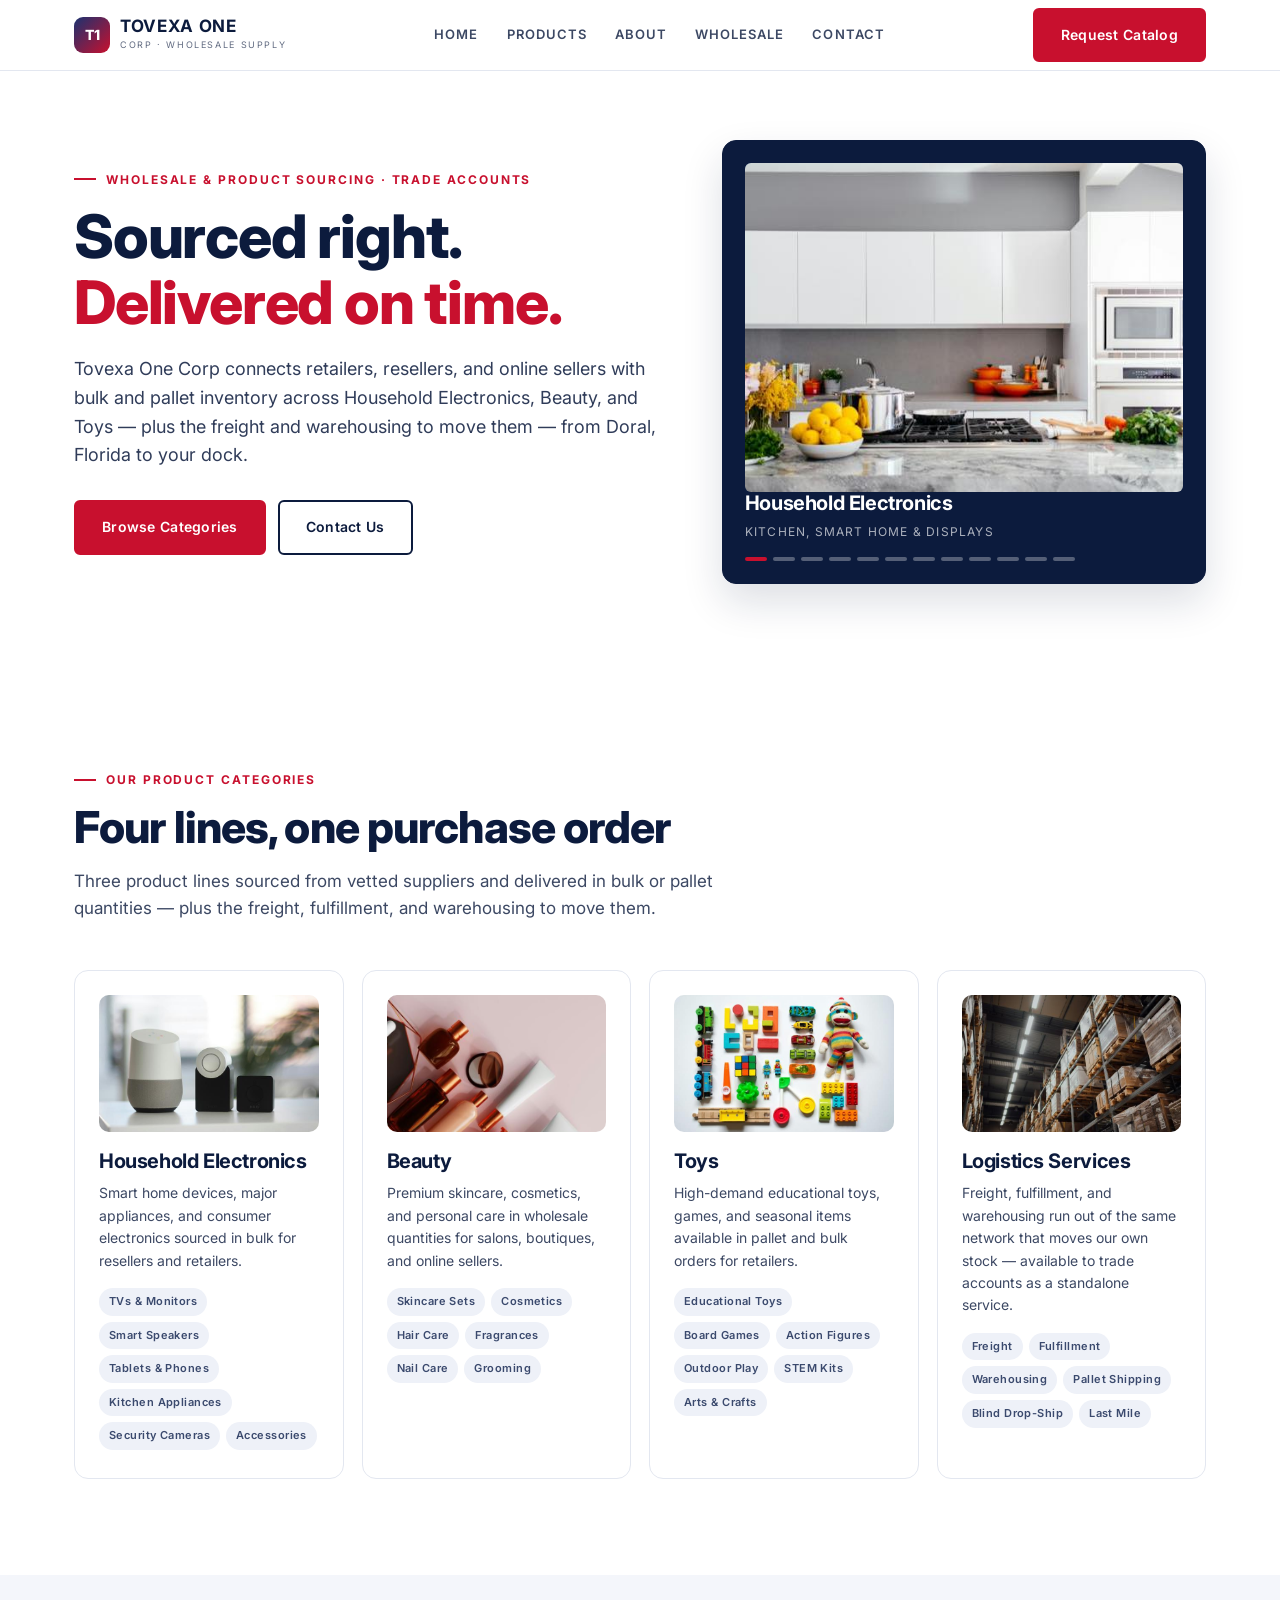
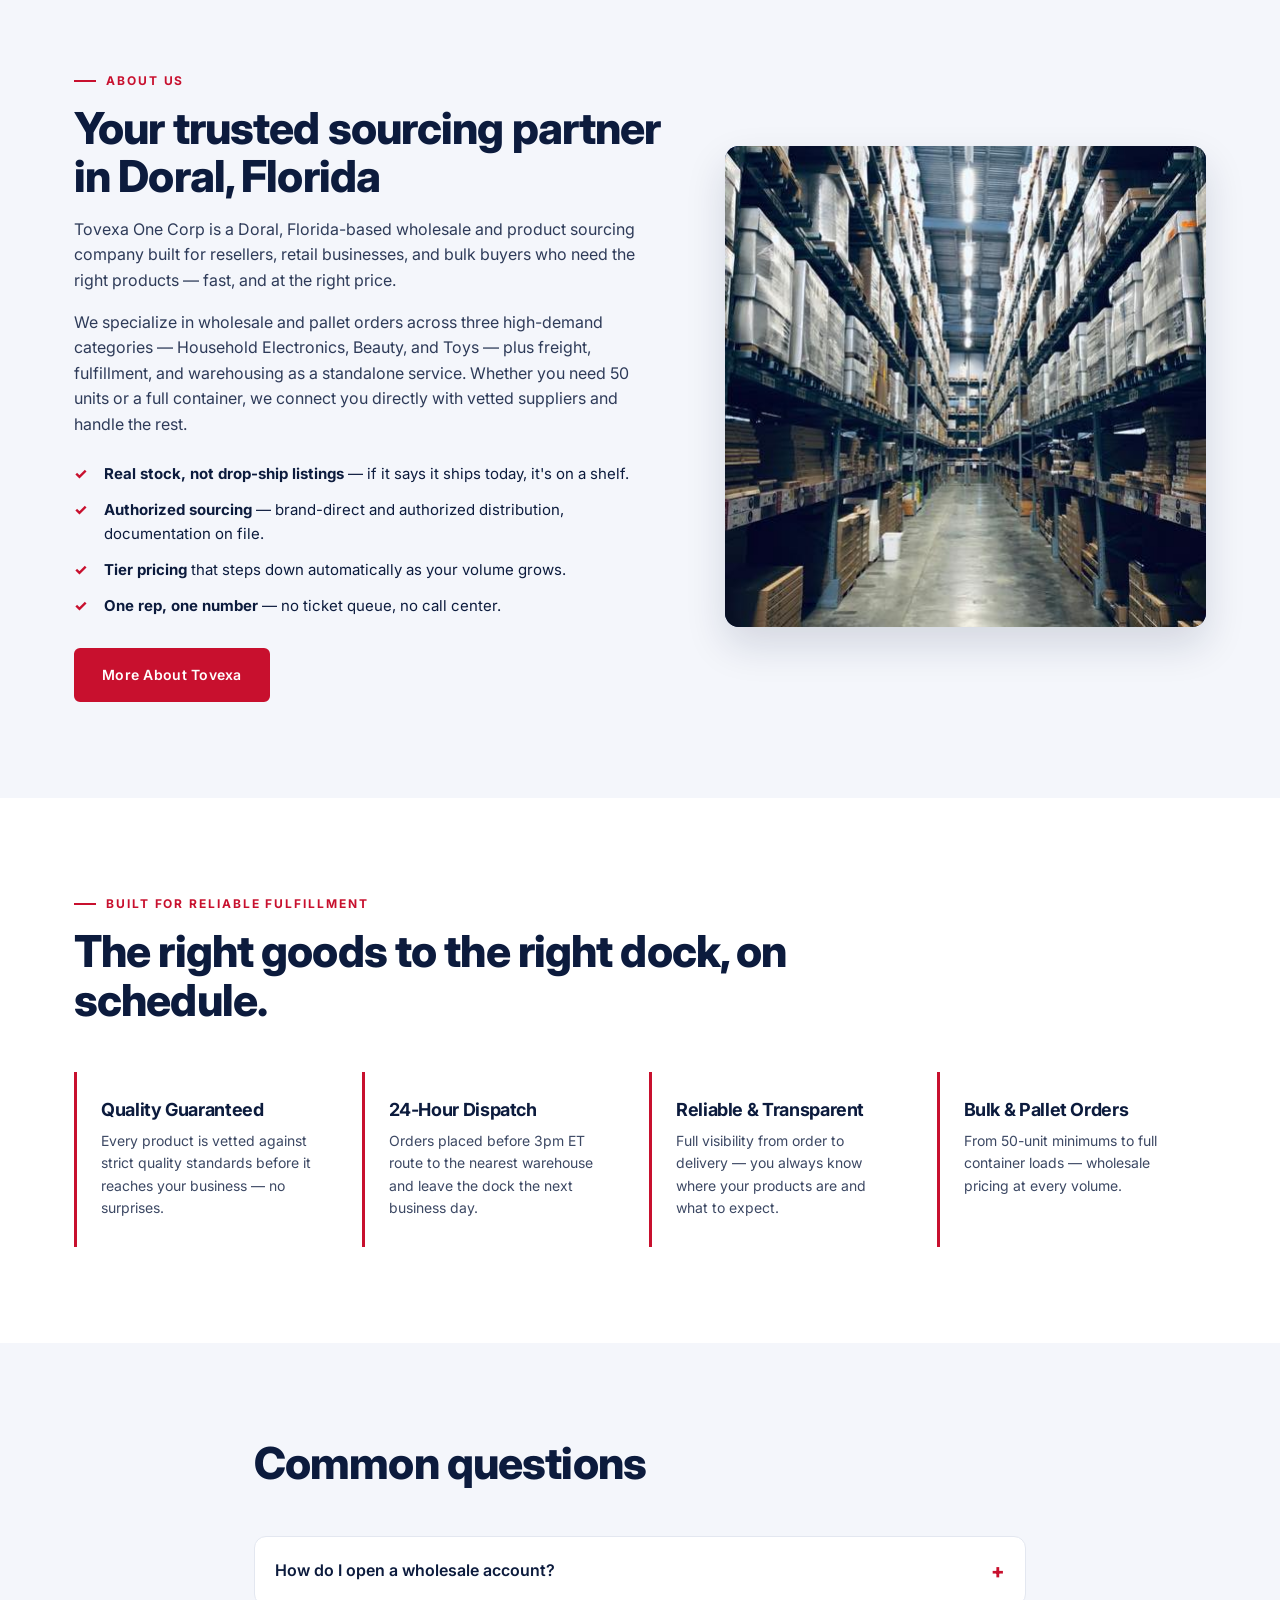
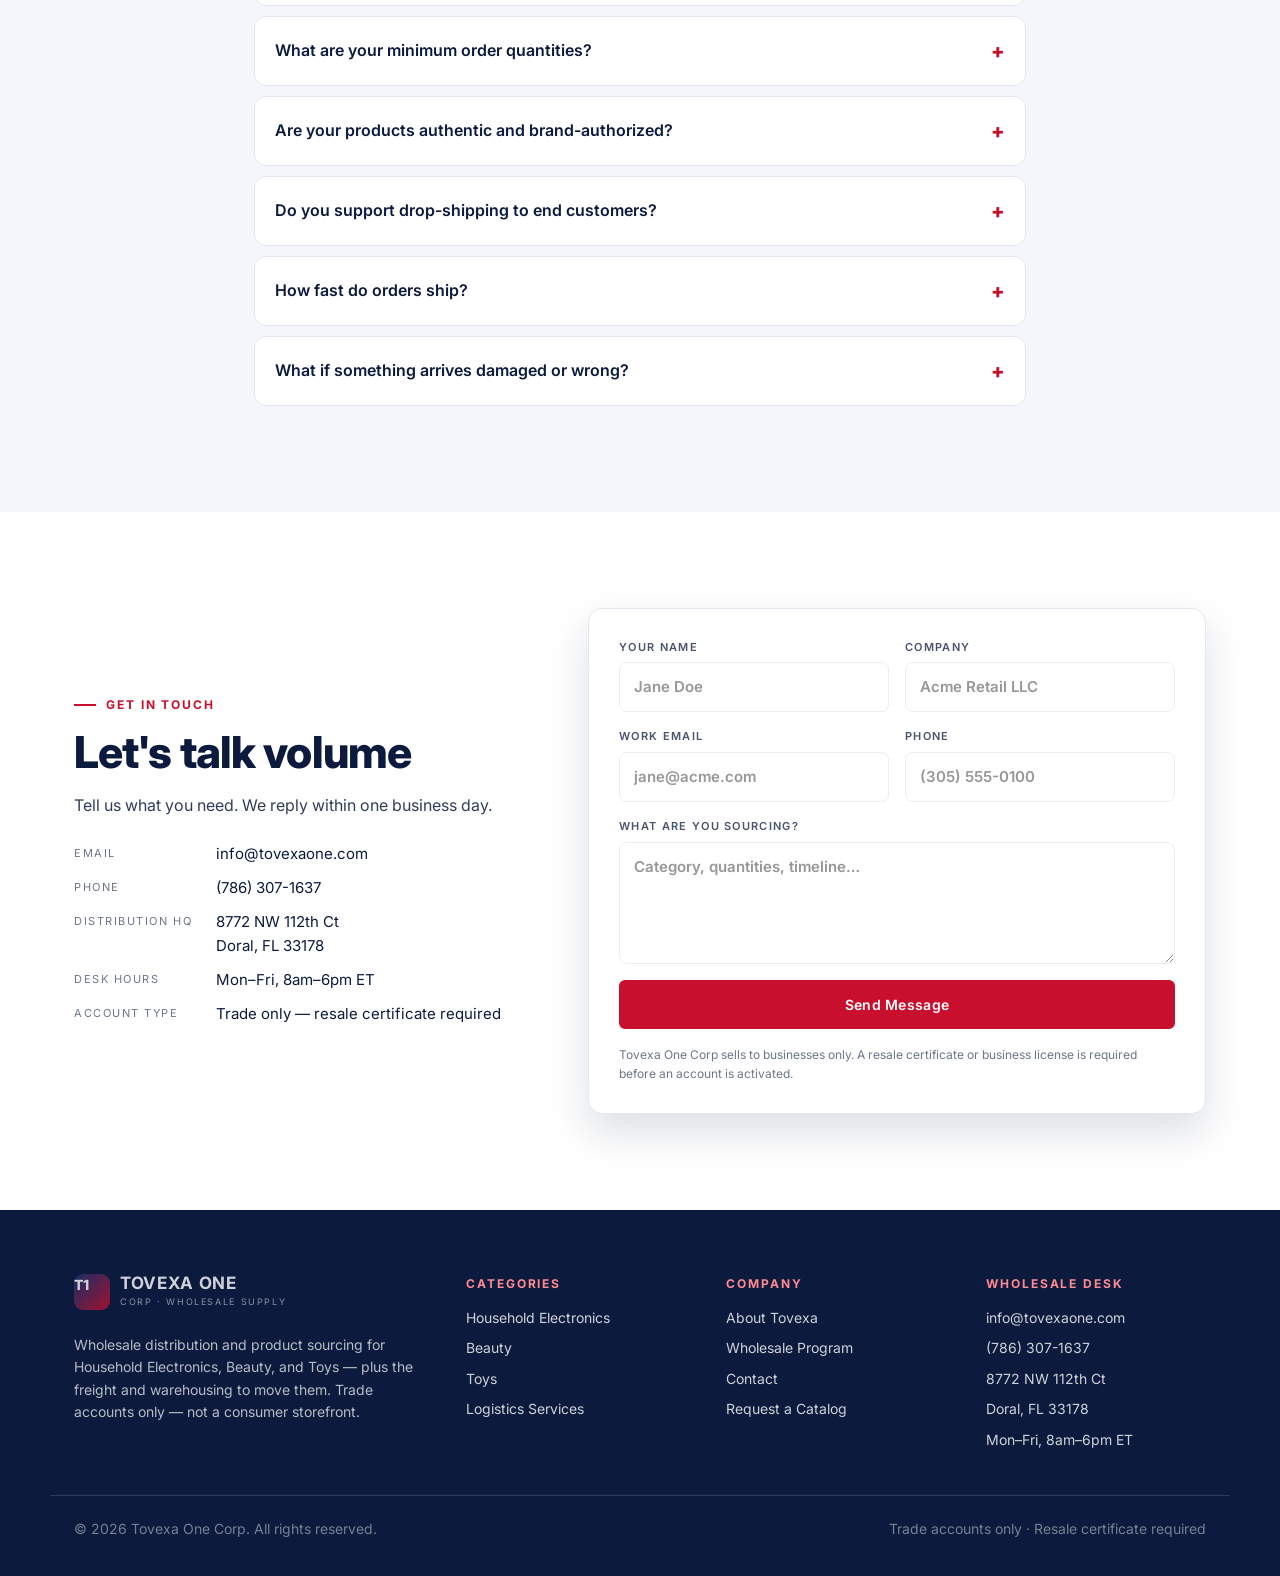
==== commit 3f3bd88c: "Self-host images; document deployment steps Co-Authored-By: Claude Opus 5 <noreply@anthropic.com>" ====
--- a/index.html
+++ b/index.html
@@ -158,18 +158,18 @@
     </div>
     <div class="hero-card">
       <div class="slideshow" id="slideshow">
-        <figure class="slide is-on" data-title="Household Electronics" data-sub="Kitchen, smart home &amp; displays"><img src="https://images.unsplash.com/photo-1556911220-bff31c812dba?auto=format&amp;fit=crop&amp;w=900&amp;q=70" alt="Kitchen appliances"></figure>
-        <figure class="slide" data-title="Household Electronics" data-sub="Smart speakers &amp; connected devices"><img src="https://images.unsplash.com/photo-1558089687-f282ffcbc126?auto=format&amp;fit=crop&amp;w=900&amp;q=70" alt="Smart home devices"></figure>
-        <figure class="slide" data-title="Household Electronics" data-sub="Small appliances &amp; countertop goods"><img src="https://images.unsplash.com/photo-1570222094114-d054a817e56b?auto=format&amp;fit=crop&amp;w=900&amp;q=70" alt="Small kitchen appliance"></figure>
-        <figure class="slide" data-title="Beauty" data-sub="Skincare &amp; personal care"><img src="https://images.unsplash.com/photo-1612817288484-6f916006741a?auto=format&amp;fit=crop&amp;w=900&amp;q=70" alt="Skincare products"></figure>
-        <figure class="slide" data-title="Beauty" data-sub="Cosmetics &amp; grooming"><img src="https://images.unsplash.com/photo-1631730486572-226d1f595b68?auto=format&amp;fit=crop&amp;w=900&amp;q=70" alt="Cosmetics"></figure>
-        <figure class="slide" data-title="Beauty" data-sub="Salon &amp; boutique assortments"><img src="https://images.unsplash.com/photo-1583209814683-c023dd293cc6?auto=format&amp;fit=crop&amp;w=900&amp;q=70" alt="Beauty assortment"></figure>
-        <figure class="slide" data-title="Toys" data-sub="Educational toys &amp; STEM kits"><img src="https://images.unsplash.com/photo-1545558014-8692077e9b5c?auto=format&amp;fit=crop&amp;w=900&amp;q=70" alt="Educational toys"></figure>
-        <figure class="slide" data-title="Toys" data-sub="Games, figures &amp; outdoor play"><img src="https://images.unsplash.com/photo-1558060370-d644479cb6f7?auto=format&amp;fit=crop&amp;w=900&amp;q=70" alt="Assorted toys"></figure>
-        <figure class="slide" data-title="Toys" data-sub="Plush &amp; seasonal lines"><img src="https://images.unsplash.com/photo-1596068587619-e4b11c7a3488?auto=format&amp;fit=crop&amp;w=900&amp;q=70" alt="Plush toys"></figure>
-        <figure class="slide" data-title="Logistics Services" data-sub="Warehousing &amp; pallet storage"><img src="https://images.unsplash.com/photo-1587293852726-70cdb56c2866?auto=format&amp;fit=crop&amp;w=900&amp;q=70" alt="Warehouse racking"></figure>
-        <figure class="slide" data-title="Logistics Services" data-sub="Freight &amp; distribution network"><img src="https://images.unsplash.com/photo-1553413077-190dd305871c?auto=format&amp;fit=crop&amp;w=900&amp;q=70" alt="Distribution warehouse"></figure>
-        <figure class="slide" data-title="Logistics Services" data-sub="Fulfillment &amp; dock operations"><img src="https://images.unsplash.com/photo-1740914994657-f1cdffdc418e?auto=format&amp;fit=crop&amp;w=900&amp;q=70" alt="Forklift in warehouse"></figure>
+        <figure class="slide is-on" data-title="Household Electronics" data-sub="Kitchen, smart home &amp; displays"><img src="images/electronics-1.jpg" alt="Kitchen appliances"></figure>
+        <figure class="slide" data-title="Household Electronics" data-sub="Smart speakers &amp; connected devices"><img src="images/electronics-2.jpg" alt="Smart home devices"></figure>
+        <figure class="slide" data-title="Household Electronics" data-sub="Small appliances &amp; countertop goods"><img src="images/electronics-3.jpg" alt="Small kitchen appliance"></figure>
+        <figure class="slide" data-title="Beauty" data-sub="Skincare &amp; personal care"><img src="images/beauty-1.jpg" alt="Skincare products"></figure>
+        <figure class="slide" data-title="Beauty" data-sub="Cosmetics &amp; grooming"><img src="images/beauty-2.jpg" alt="Cosmetics"></figure>
+        <figure class="slide" data-title="Beauty" data-sub="Salon &amp; boutique assortments"><img src="images/beauty-3.jpg" alt="Beauty assortment"></figure>
+        <figure class="slide" data-title="Toys" data-sub="Educational toys &amp; STEM kits"><img src="images/toys-1.jpg" alt="Educational toys"></figure>
+        <figure class="slide" data-title="Toys" data-sub="Games, figures &amp; outdoor play"><img src="images/toys-2.jpg" alt="Assorted toys"></figure>
+        <figure class="slide" data-title="Toys" data-sub="Plush &amp; seasonal lines"><img src="images/toys-3.jpg" alt="Plush toys"></figure>
+        <figure class="slide" data-title="Logistics Services" data-sub="Warehousing &amp; pallet storage"><img src="images/logistics-1.jpg" alt="Warehouse racking"></figure>
+        <figure class="slide" data-title="Logistics Services" data-sub="Freight &amp; distribution network"><img src="images/logistics-2.jpg" alt="Distribution warehouse"></figure>
+        <figure class="slide" data-title="Logistics Services" data-sub="Fulfillment &amp; dock operations"><img src="images/logistics-3.jpg" alt="Forklift in warehouse"></figure>
         <button class="sl-btn prev" aria-label="Previous slide">‹</button>
         <button class="sl-btn next" aria-label="Next slide">›</button>
       </div>
@@ -183,10 +183,10 @@
   <div class="wrap">
     <div class="sec-head"><div class="eyebrow">Our Product Categories</div><h2>Four lines, one purchase order</h2><p>Three product lines sourced from vetted suppliers and delivered in bulk or pallet quantities — plus the freight, fulfillment, and warehousing to move them.</p></div>
     <div class="grid-4">
-      <article class="card"><div class="card-img"><img src="https://images.unsplash.com/photo-1558089687-f282ffcbc126?auto=format&amp;fit=crop&amp;w=900&amp;q=70" alt="Household Electronics" loading="lazy"></div><h3>Household Electronics</h3><p>Smart home devices, major appliances, and consumer electronics sourced in bulk for resellers and retailers.</p><ul class="tags"><li>TVs &amp; Monitors</li><li>Smart Speakers</li><li>Tablets &amp; Phones</li><li>Kitchen Appliances</li><li>Security Cameras</li><li>Accessories</li></ul></article>
-      <article class="card"><div class="card-img"><img src="https://images.unsplash.com/photo-1631730486572-226d1f595b68?auto=format&amp;fit=crop&amp;w=900&amp;q=70" alt="Beauty" loading="lazy"></div><h3>Beauty</h3><p>Premium skincare, cosmetics, and personal care in wholesale quantities for salons, boutiques, and online sellers.</p><ul class="tags"><li>Skincare Sets</li><li>Cosmetics</li><li>Hair Care</li><li>Fragrances</li><li>Nail Care</li><li>Grooming</li></ul></article>
-      <article class="card"><div class="card-img"><img src="https://images.unsplash.com/photo-1545558014-8692077e9b5c?auto=format&amp;fit=crop&amp;w=900&amp;q=70" alt="Toys" loading="lazy"></div><h3>Toys</h3><p>High-demand educational toys, games, and seasonal items available in pallet and bulk orders for retailers.</p><ul class="tags"><li>Educational Toys</li><li>Board Games</li><li>Action Figures</li><li>Outdoor Play</li><li>STEM Kits</li><li>Arts &amp; Crafts</li></ul></article>
-      <article class="card"><div class="card-img"><img src="https://images.unsplash.com/photo-1587293852726-70cdb56c2866?auto=format&amp;fit=crop&amp;w=900&amp;q=70" alt="Logistics Services" loading="lazy"></div><h3>Logistics Services</h3><p>Freight, fulfillment, and warehousing run out of the same network that moves our own stock — available to trade accounts as a standalone service.</p><ul class="tags"><li>Freight</li><li>Fulfillment</li><li>Warehousing</li><li>Pallet Shipping</li><li>Blind Drop-Ship</li><li>Last Mile</li></ul></article>
+      <article class="card"><div class="card-img"><img src="images/electronics-2.jpg" alt="Household Electronics" loading="lazy"></div><h3>Household Electronics</h3><p>Smart home devices, major appliances, and consumer electronics sourced in bulk for resellers and retailers.</p><ul class="tags"><li>TVs &amp; Monitors</li><li>Smart Speakers</li><li>Tablets &amp; Phones</li><li>Kitchen Appliances</li><li>Security Cameras</li><li>Accessories</li></ul></article>
+      <article class="card"><div class="card-img"><img src="images/beauty-2.jpg" alt="Beauty" loading="lazy"></div><h3>Beauty</h3><p>Premium skincare, cosmetics, and personal care in wholesale quantities for salons, boutiques, and online sellers.</p><ul class="tags"><li>Skincare Sets</li><li>Cosmetics</li><li>Hair Care</li><li>Fragrances</li><li>Nail Care</li><li>Grooming</li></ul></article>
+      <article class="card"><div class="card-img"><img src="images/toys-1.jpg" alt="Toys" loading="lazy"></div><h3>Toys</h3><p>High-demand educational toys, games, and seasonal items available in pallet and bulk orders for retailers.</p><ul class="tags"><li>Educational Toys</li><li>Board Games</li><li>Action Figures</li><li>Outdoor Play</li><li>STEM Kits</li><li>Arts &amp; Crafts</li></ul></article>
+      <article class="card"><div class="card-img"><img src="images/logistics-1.jpg" alt="Logistics Services" loading="lazy"></div><h3>Logistics Services</h3><p>Freight, fulfillment, and warehousing run out of the same network that moves our own stock — available to trade accounts as a standalone service.</p><ul class="tags"><li>Freight</li><li>Fulfillment</li><li>Warehousing</li><li>Pallet Shipping</li><li>Blind Drop-Ship</li><li>Last Mile</li></ul></article>
     </div>
   </div>
 </section>
@@ -206,7 +206,7 @@
       </ul>
       <a href="#contact" class="btn btn-primary">More About Tovexa</a>
     </div>
-    <div class="about-art"><img src="https://images.unsplash.com/photo-1553413077-190dd305871c?auto=format&amp;fit=crop&amp;w=900&amp;q=70" alt="Tovexa distribution warehouse"></div>
+    <div class="about-art"><img src="images/logistics-2.jpg" alt="Tovexa distribution warehouse"></div>
   </div>
 </section>
 
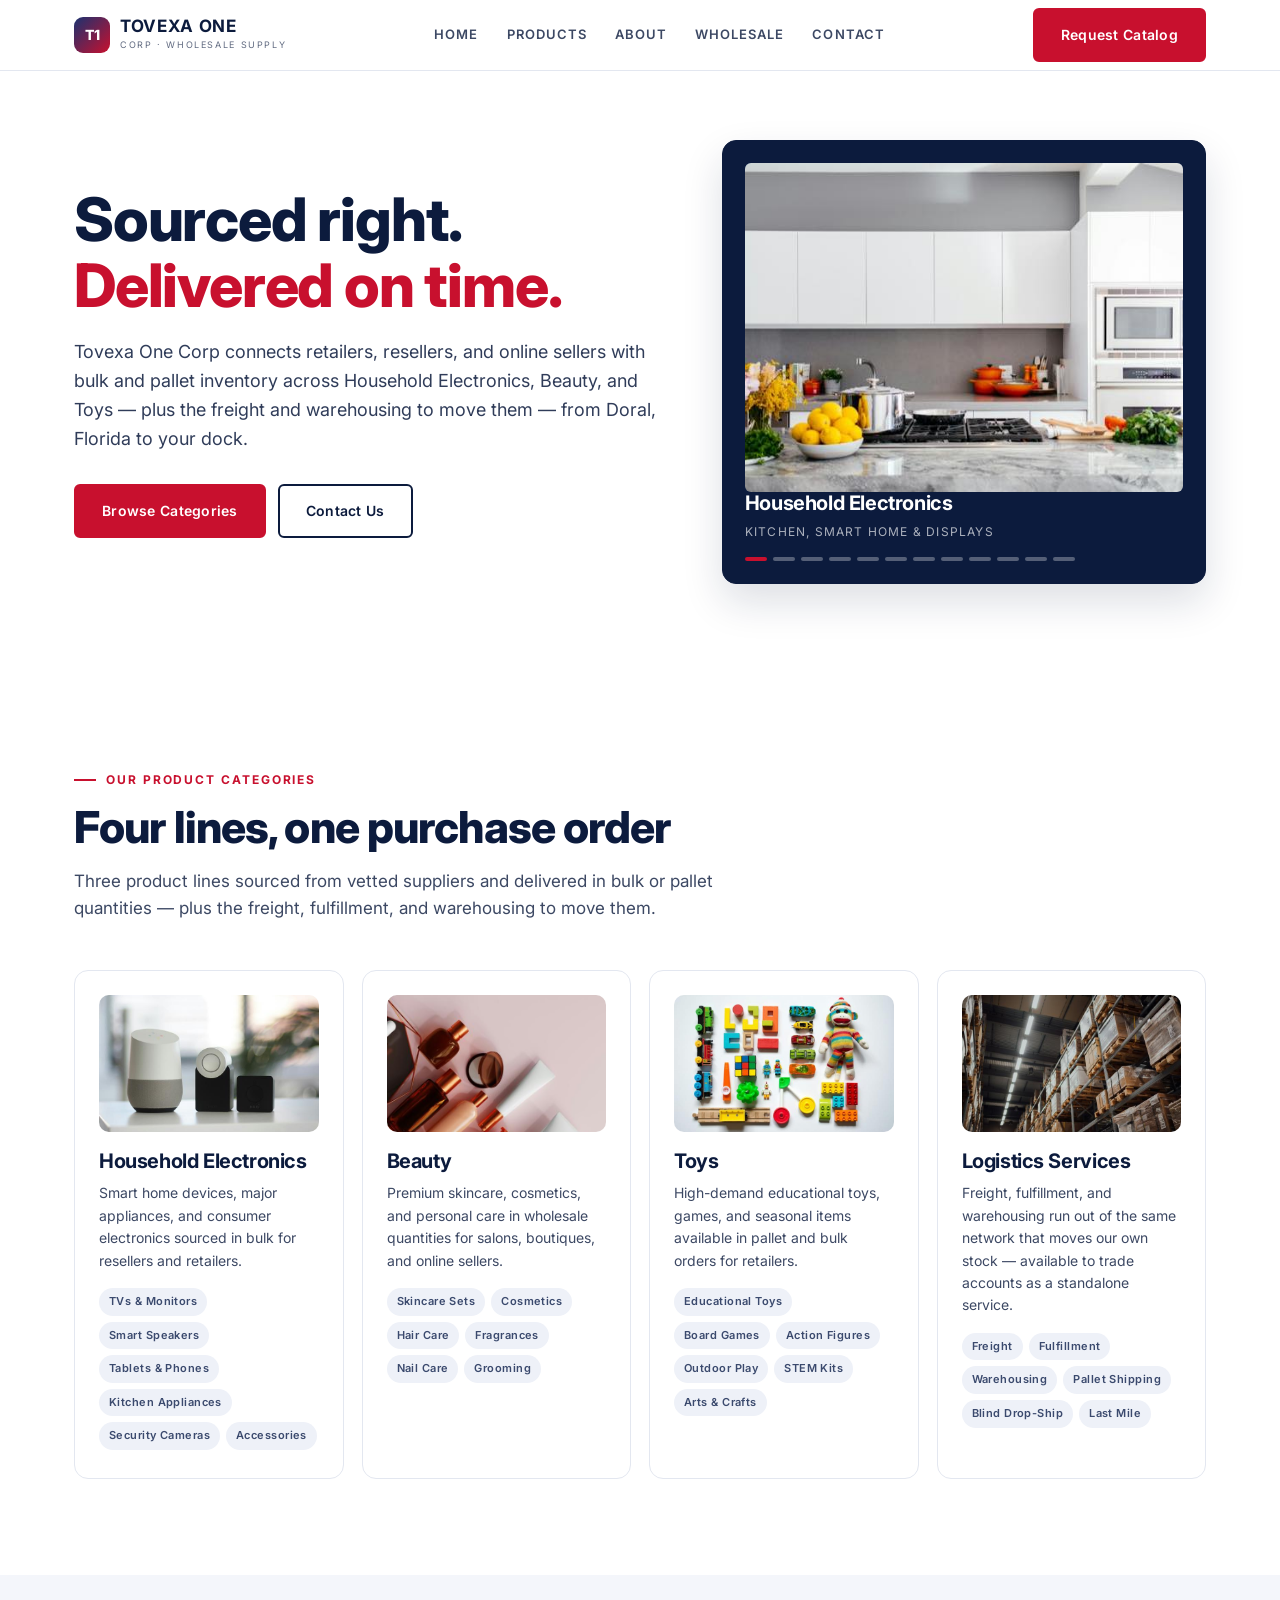
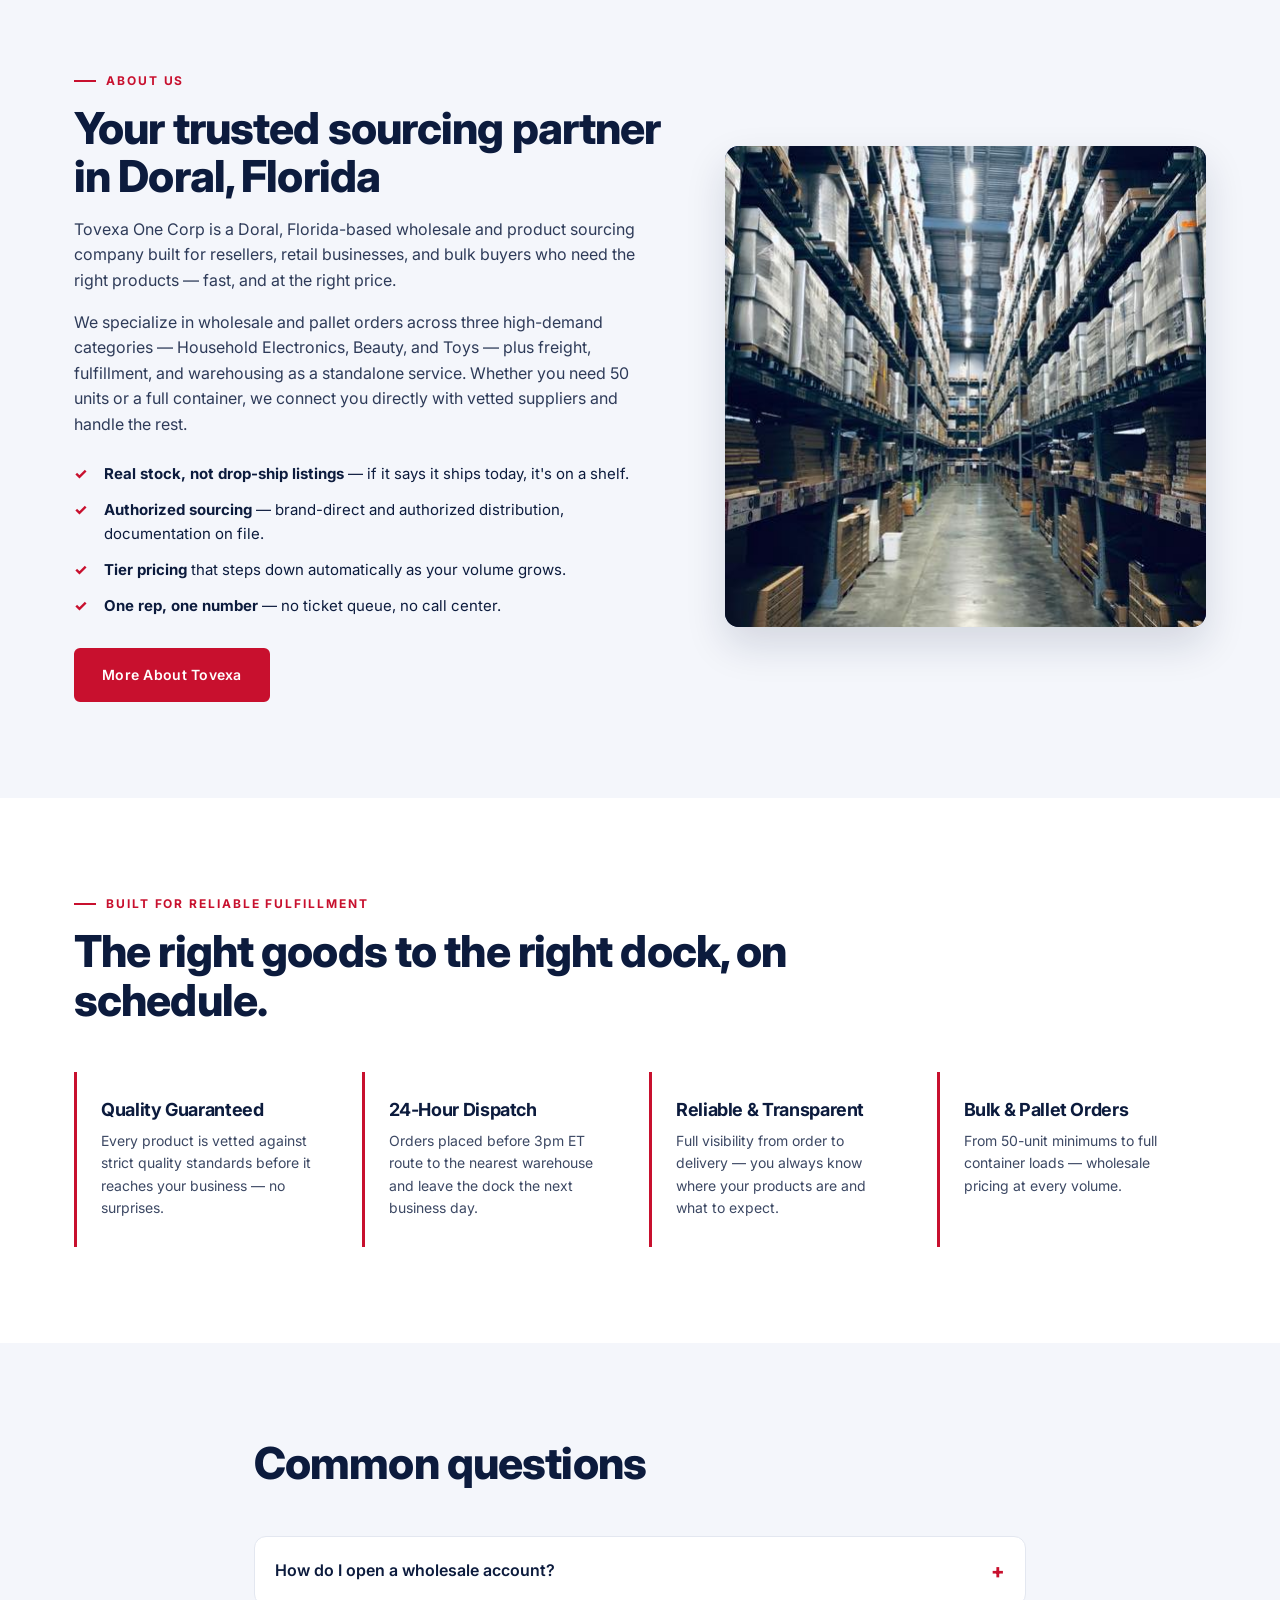
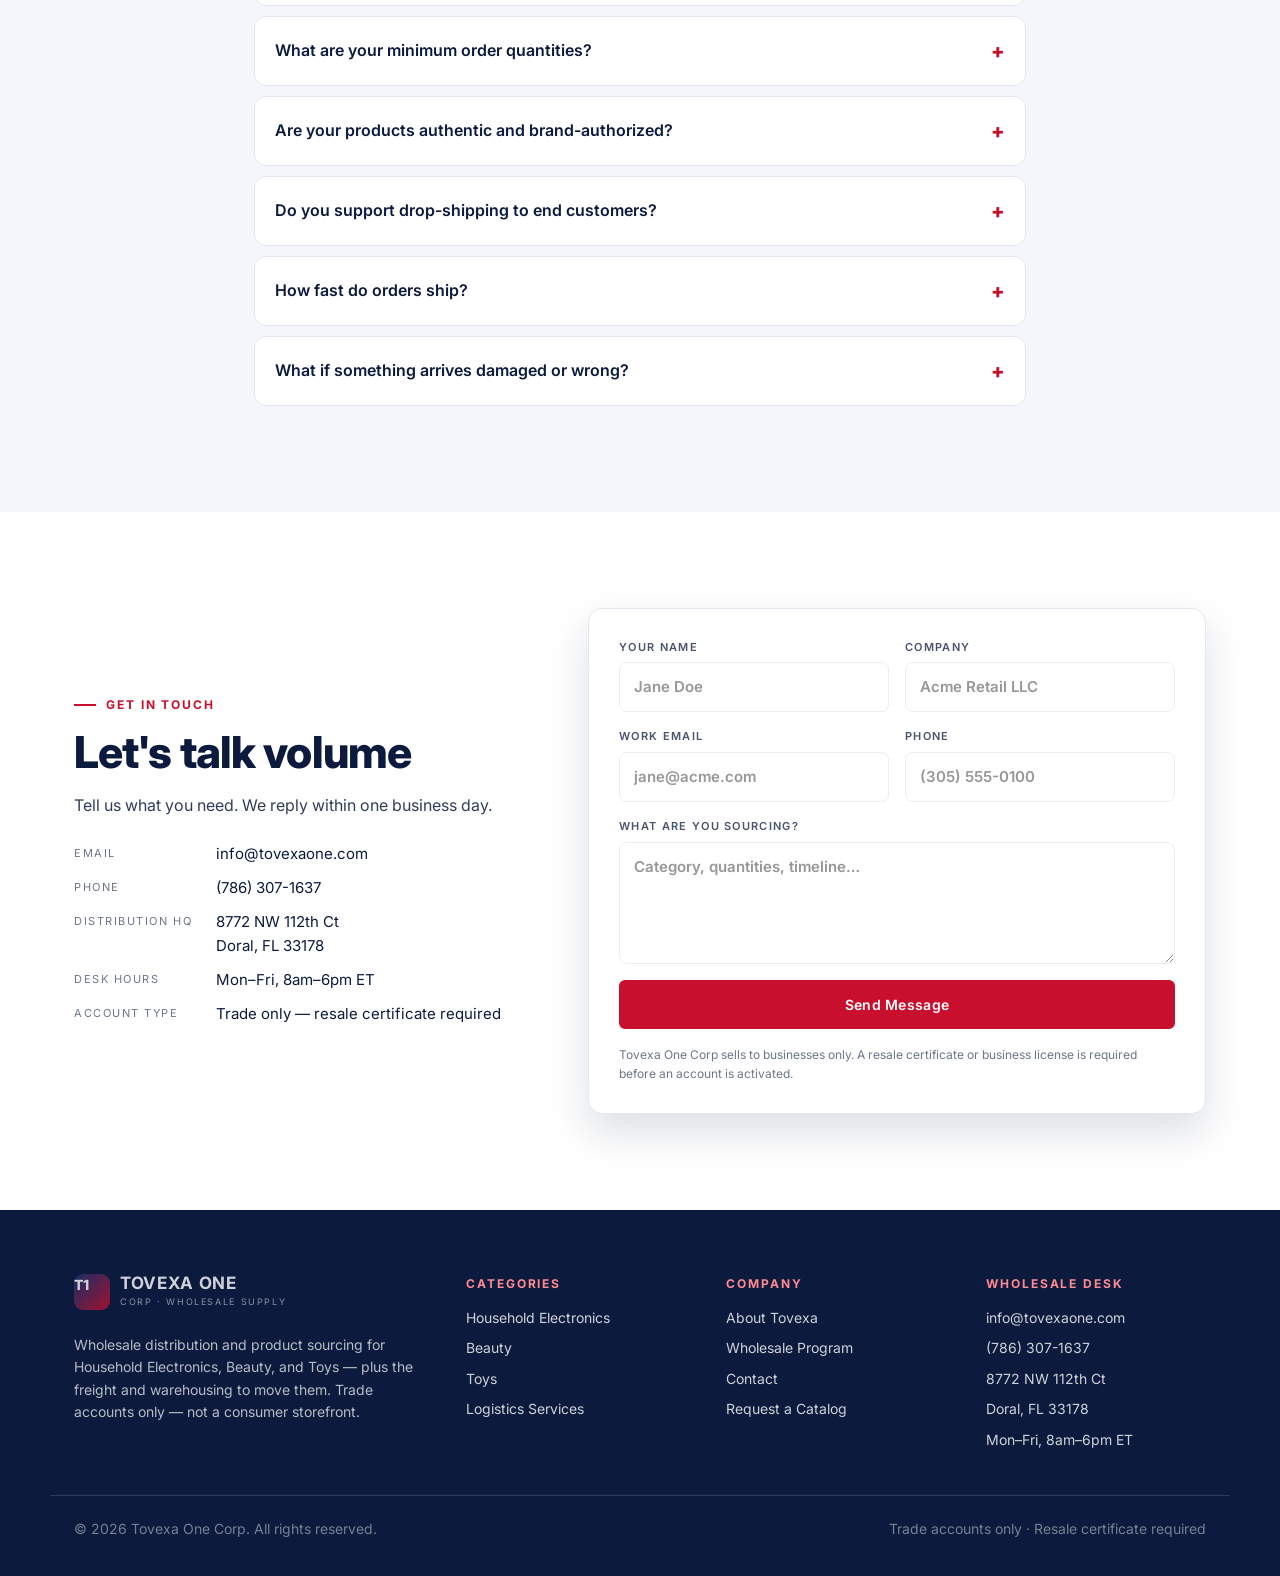
==== commit 232e4763: "Remove hero eyebrow line Co-Authored-By: Claude Opus 5 <noreply@anthropic.com>" ====
--- a/index.html
+++ b/index.html
@@ -150,9 +150,7 @@
 
 <section class="hero" id="home">
   <div class="wrap hero-in">
-    <div class="hero-copy">
-      <div class="eyebrow">Wholesale &amp; Product Sourcing · Trade Accounts</div>
-      <h1>Sourced right.<br><em>Delivered on time.</em></h1>
+    <div class="hero-copy">      <h1>Sourced right.<br><em>Delivered on time.</em></h1>
       <p>Tovexa One Corp connects retailers, resellers, and online sellers with bulk and pallet inventory across Household Electronics, Beauty, and Toys — plus the freight and warehousing to move them — from Doral, Florida to your dock.</p>
       <div class="actions"><a href="#products" class="btn btn-primary">Browse Categories</a><a href="#contact" class="btn btn-ghost">Contact Us</a></div>
     </div>
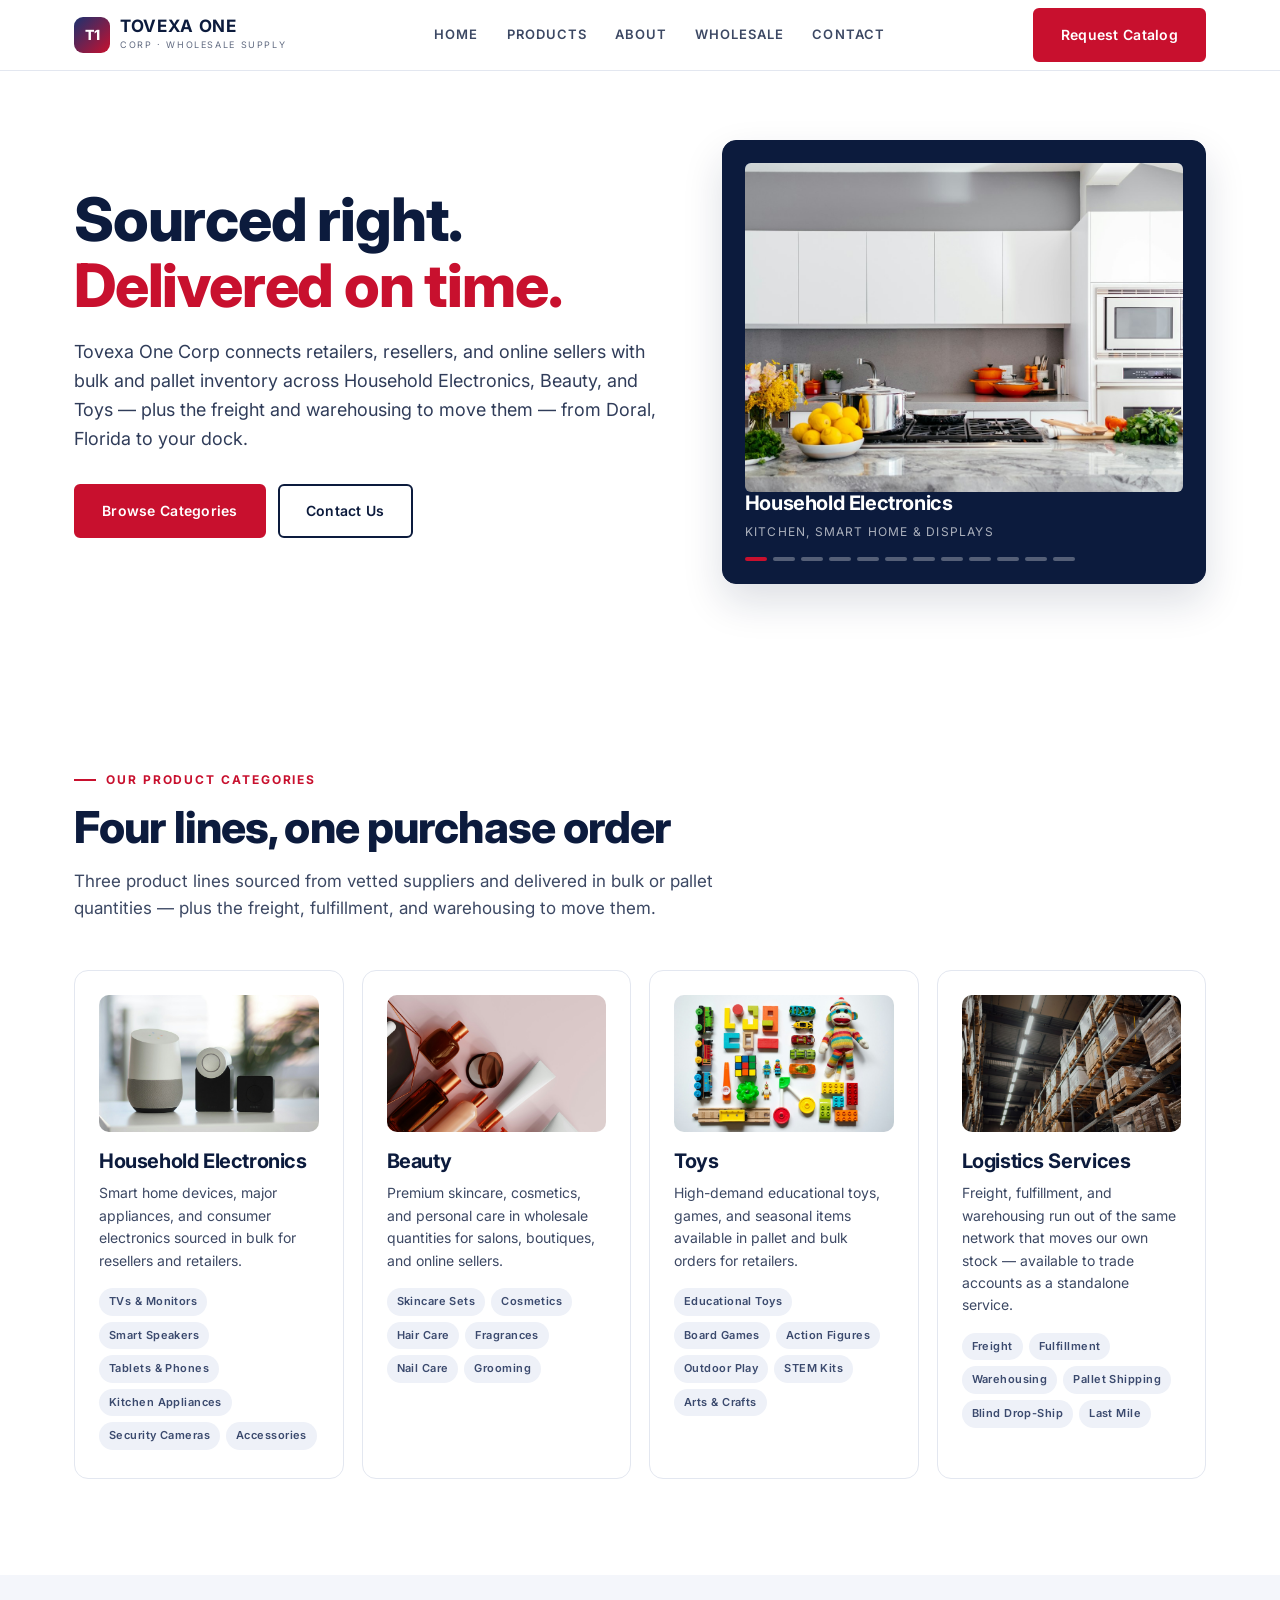
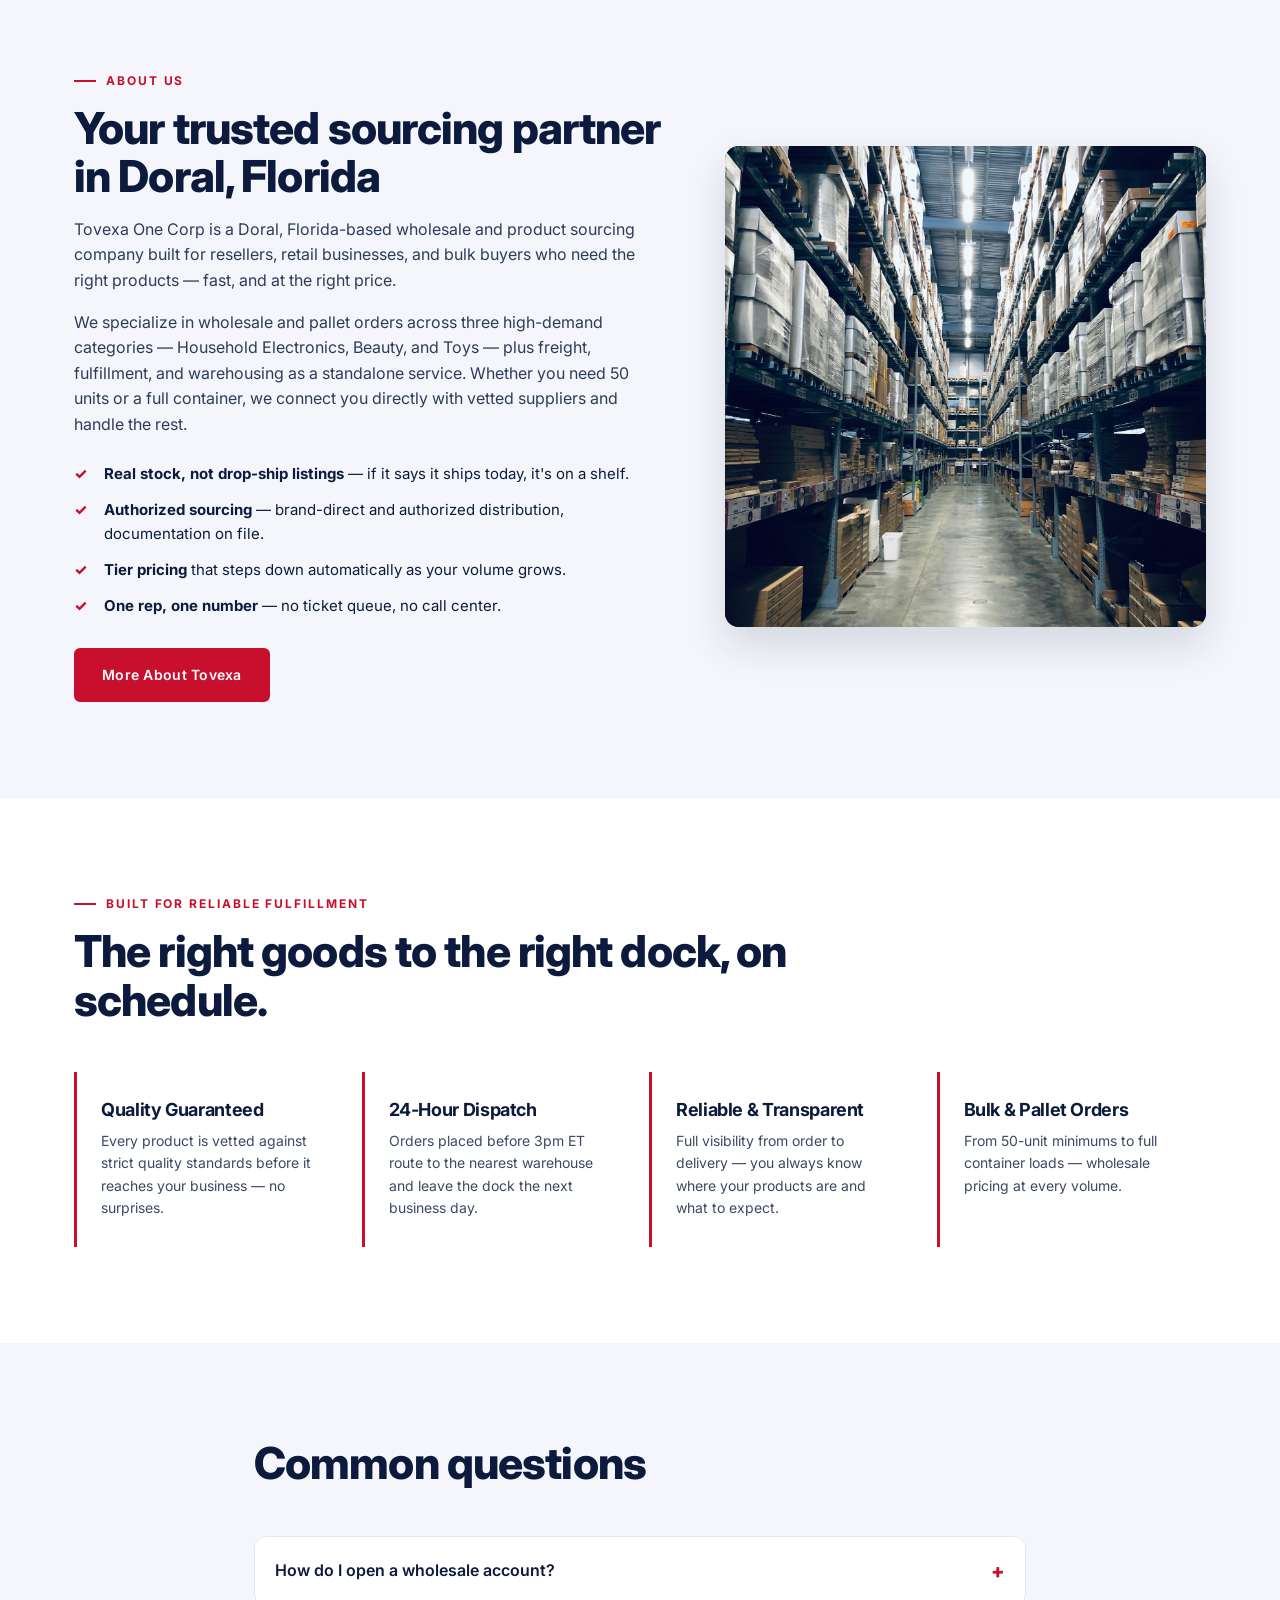
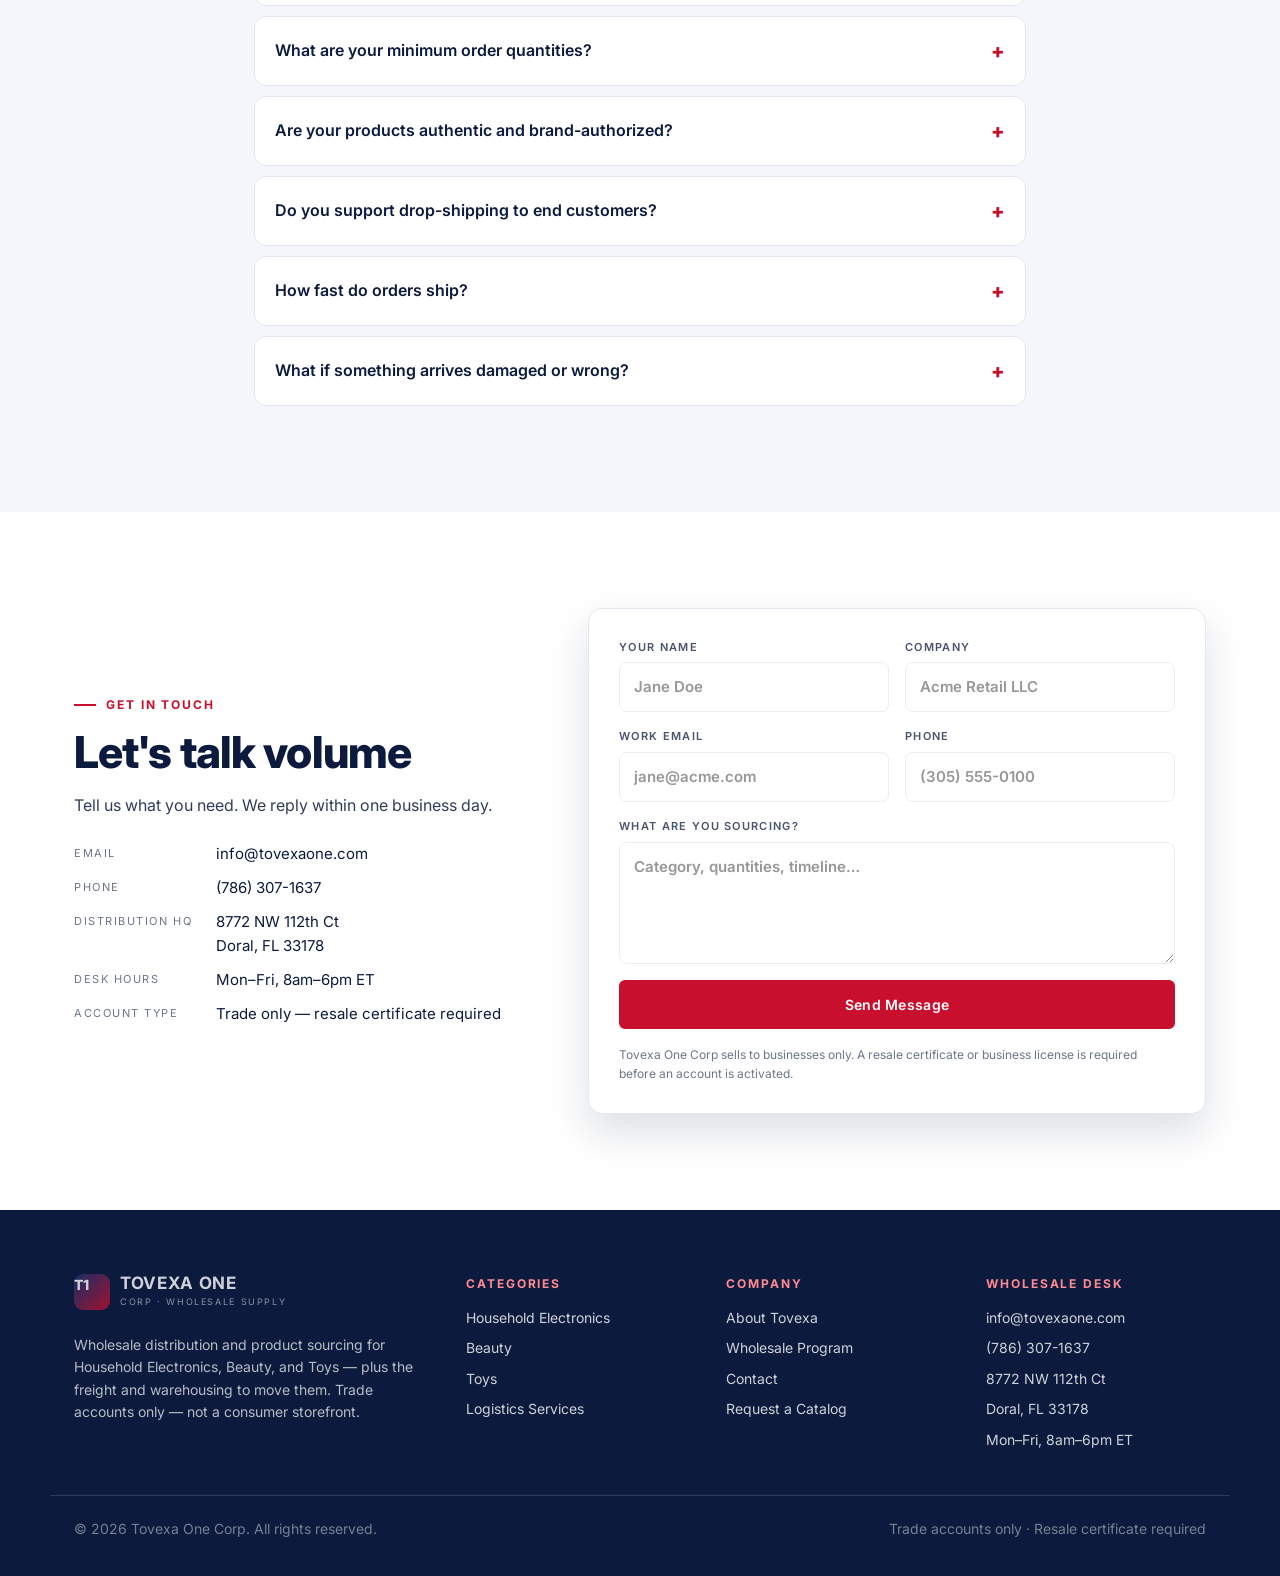
==== commit 4f0a9e22: "Replace images with high-resolution versions; lazy-load off-screen slides Images re-downloaded at 14" ====
--- a/index.html
+++ b/index.html
@@ -157,17 +157,17 @@
     <div class="hero-card">
       <div class="slideshow" id="slideshow">
         <figure class="slide is-on" data-title="Household Electronics" data-sub="Kitchen, smart home &amp; displays"><img src="images/electronics-1.jpg" alt="Kitchen appliances"></figure>
-        <figure class="slide" data-title="Household Electronics" data-sub="Smart speakers &amp; connected devices"><img src="images/electronics-2.jpg" alt="Smart home devices"></figure>
-        <figure class="slide" data-title="Household Electronics" data-sub="Small appliances &amp; countertop goods"><img src="images/electronics-3.jpg" alt="Small kitchen appliance"></figure>
-        <figure class="slide" data-title="Beauty" data-sub="Skincare &amp; personal care"><img src="images/beauty-1.jpg" alt="Skincare products"></figure>
-        <figure class="slide" data-title="Beauty" data-sub="Cosmetics &amp; grooming"><img src="images/beauty-2.jpg" alt="Cosmetics"></figure>
-        <figure class="slide" data-title="Beauty" data-sub="Salon &amp; boutique assortments"><img src="images/beauty-3.jpg" alt="Beauty assortment"></figure>
-        <figure class="slide" data-title="Toys" data-sub="Educational toys &amp; STEM kits"><img src="images/toys-1.jpg" alt="Educational toys"></figure>
-        <figure class="slide" data-title="Toys" data-sub="Games, figures &amp; outdoor play"><img src="images/toys-2.jpg" alt="Assorted toys"></figure>
-        <figure class="slide" data-title="Toys" data-sub="Plush &amp; seasonal lines"><img src="images/toys-3.jpg" alt="Plush toys"></figure>
-        <figure class="slide" data-title="Logistics Services" data-sub="Warehousing &amp; pallet storage"><img src="images/logistics-1.jpg" alt="Warehouse racking"></figure>
-        <figure class="slide" data-title="Logistics Services" data-sub="Freight &amp; distribution network"><img src="images/logistics-2.jpg" alt="Distribution warehouse"></figure>
-        <figure class="slide" data-title="Logistics Services" data-sub="Fulfillment &amp; dock operations"><img src="images/logistics-3.jpg" alt="Forklift in warehouse"></figure>
+        <figure class="slide" data-title="Household Electronics" data-sub="Smart speakers &amp; connected devices"><img loading="lazy" src="images/electronics-2.jpg" alt="Smart home devices"></figure>
+        <figure class="slide" data-title="Household Electronics" data-sub="Small appliances &amp; countertop goods"><img loading="lazy" src="images/electronics-3.jpg" alt="Small kitchen appliance"></figure>
+        <figure class="slide" data-title="Beauty" data-sub="Skincare &amp; personal care"><img loading="lazy" src="images/beauty-1.jpg" alt="Skincare products"></figure>
+        <figure class="slide" data-title="Beauty" data-sub="Cosmetics &amp; grooming"><img loading="lazy" src="images/beauty-2.jpg" alt="Cosmetics"></figure>
+        <figure class="slide" data-title="Beauty" data-sub="Salon &amp; boutique assortments"><img loading="lazy" src="images/beauty-3.jpg" alt="Beauty assortment"></figure>
+        <figure class="slide" data-title="Toys" data-sub="Educational toys &amp; STEM kits"><img loading="lazy" src="images/toys-1.jpg" alt="Educational toys"></figure>
+        <figure class="slide" data-title="Toys" data-sub="Games, figures &amp; outdoor play"><img loading="lazy" src="images/toys-2.jpg" alt="Assorted toys"></figure>
+        <figure class="slide" data-title="Toys" data-sub="Plush &amp; seasonal lines"><img loading="lazy" src="images/toys-3.jpg" alt="Plush toys"></figure>
+        <figure class="slide" data-title="Logistics Services" data-sub="Warehousing &amp; pallet storage"><img loading="lazy" src="images/logistics-1.jpg" alt="Warehouse racking"></figure>
+        <figure class="slide" data-title="Logistics Services" data-sub="Freight &amp; distribution network"><img loading="lazy" src="images/logistics-2.jpg" alt="Distribution warehouse"></figure>
+        <figure class="slide" data-title="Logistics Services" data-sub="Fulfillment &amp; dock operations"><img loading="lazy" src="images/logistics-3.jpg" alt="Forklift in warehouse"></figure>
         <button class="sl-btn prev" aria-label="Previous slide">‹</button>
         <button class="sl-btn next" aria-label="Next slide">›</button>
       </div>
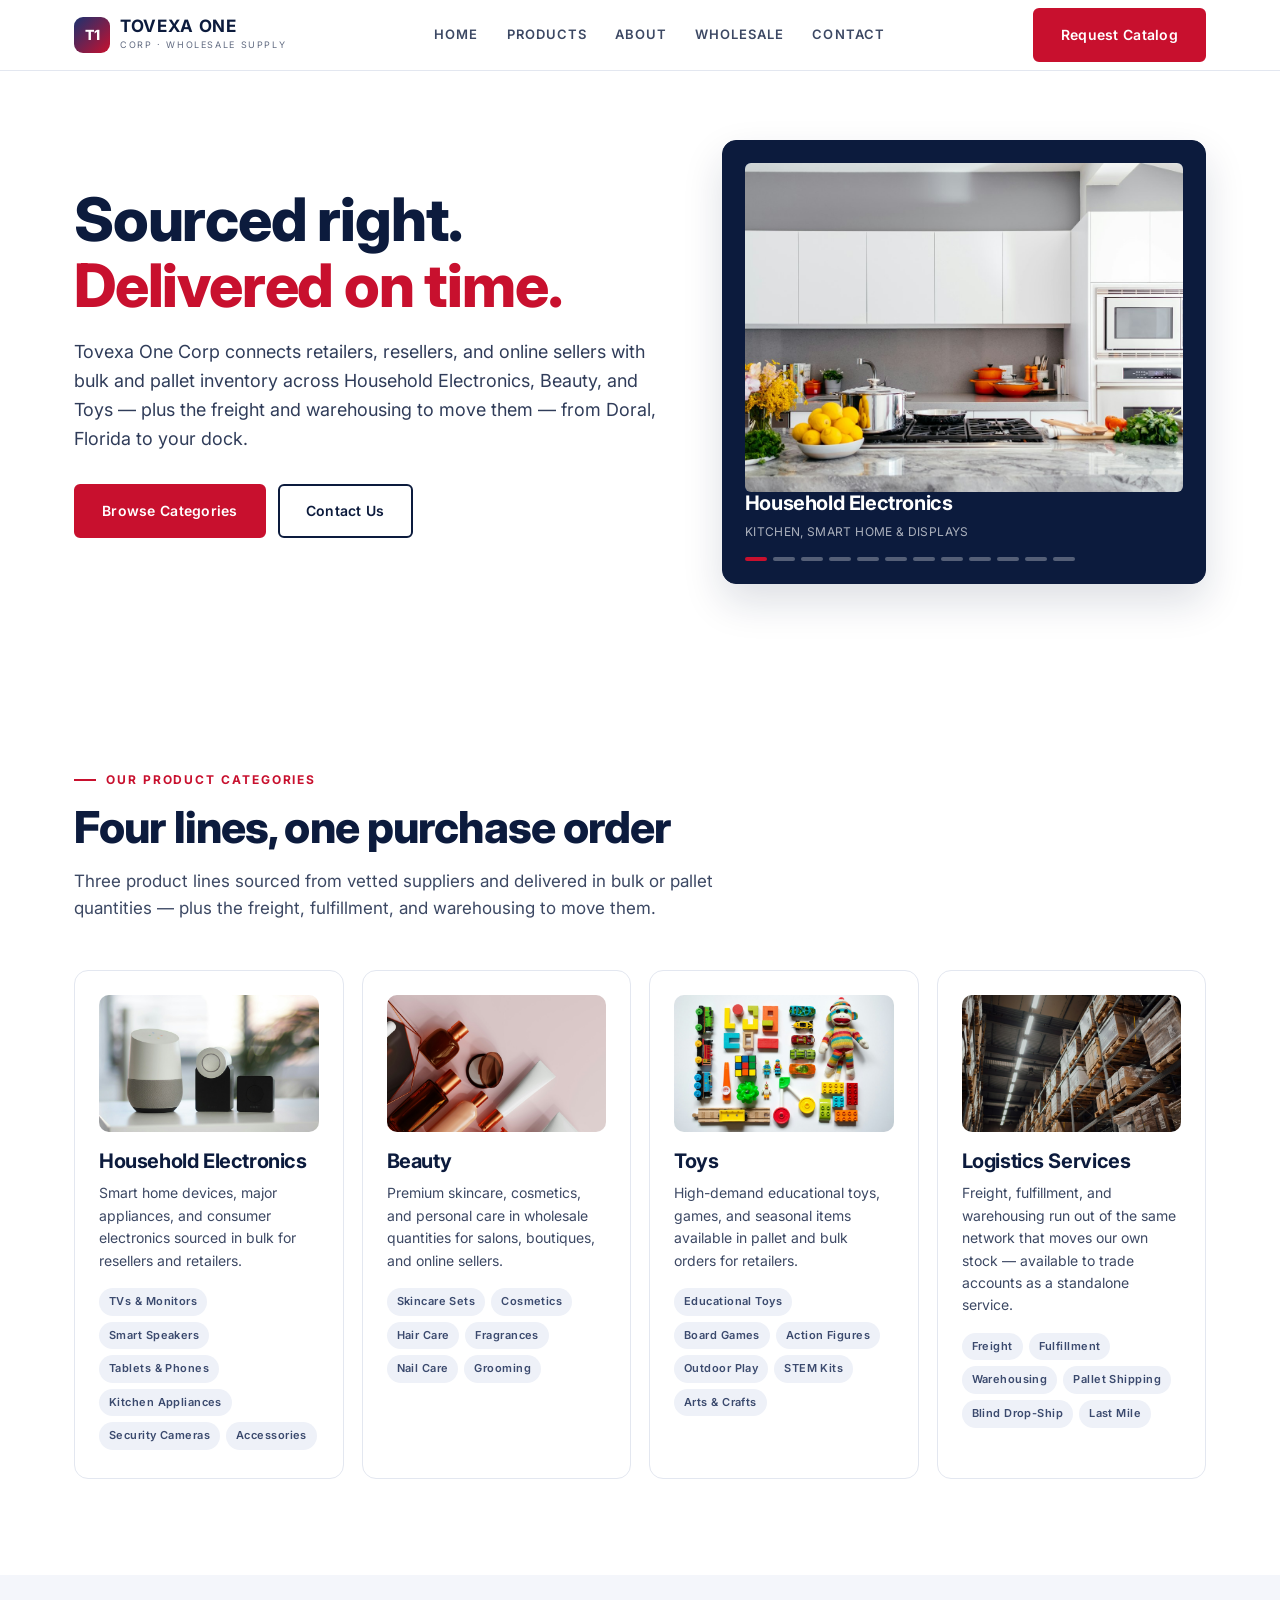
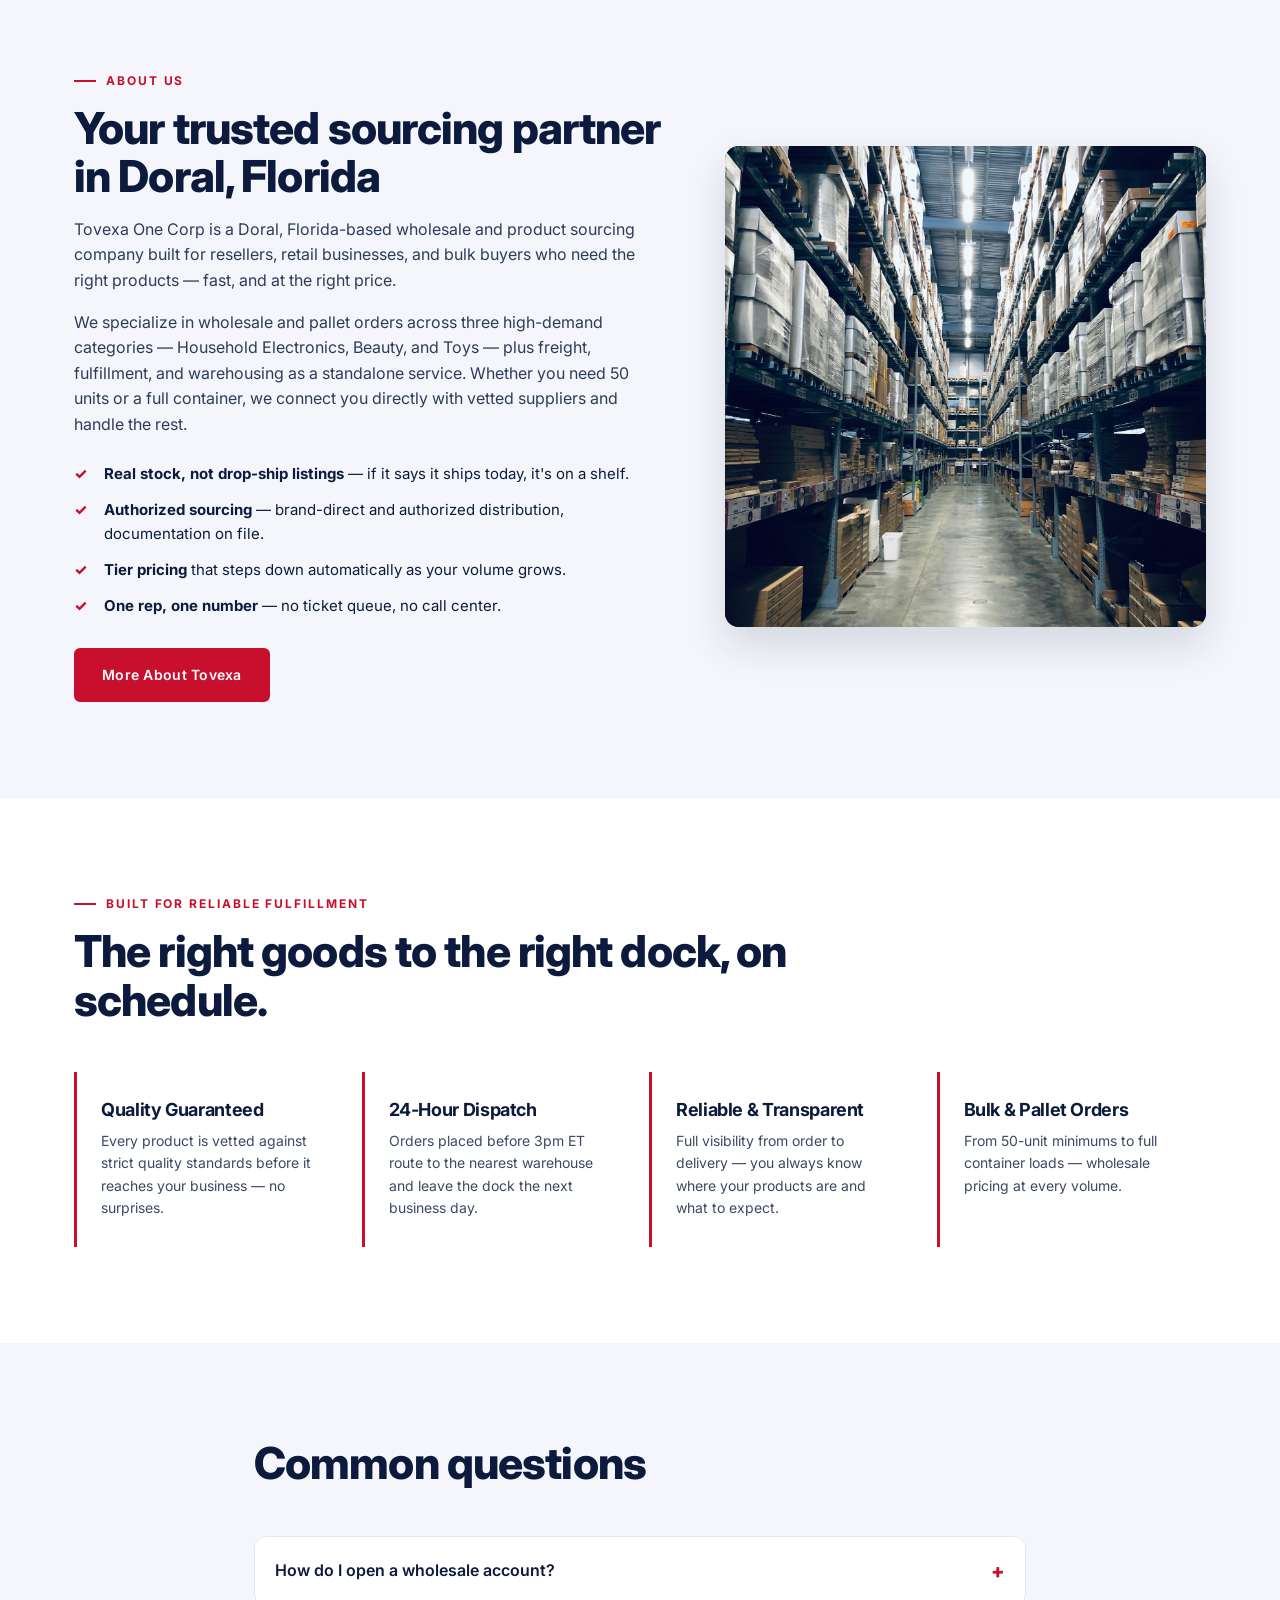
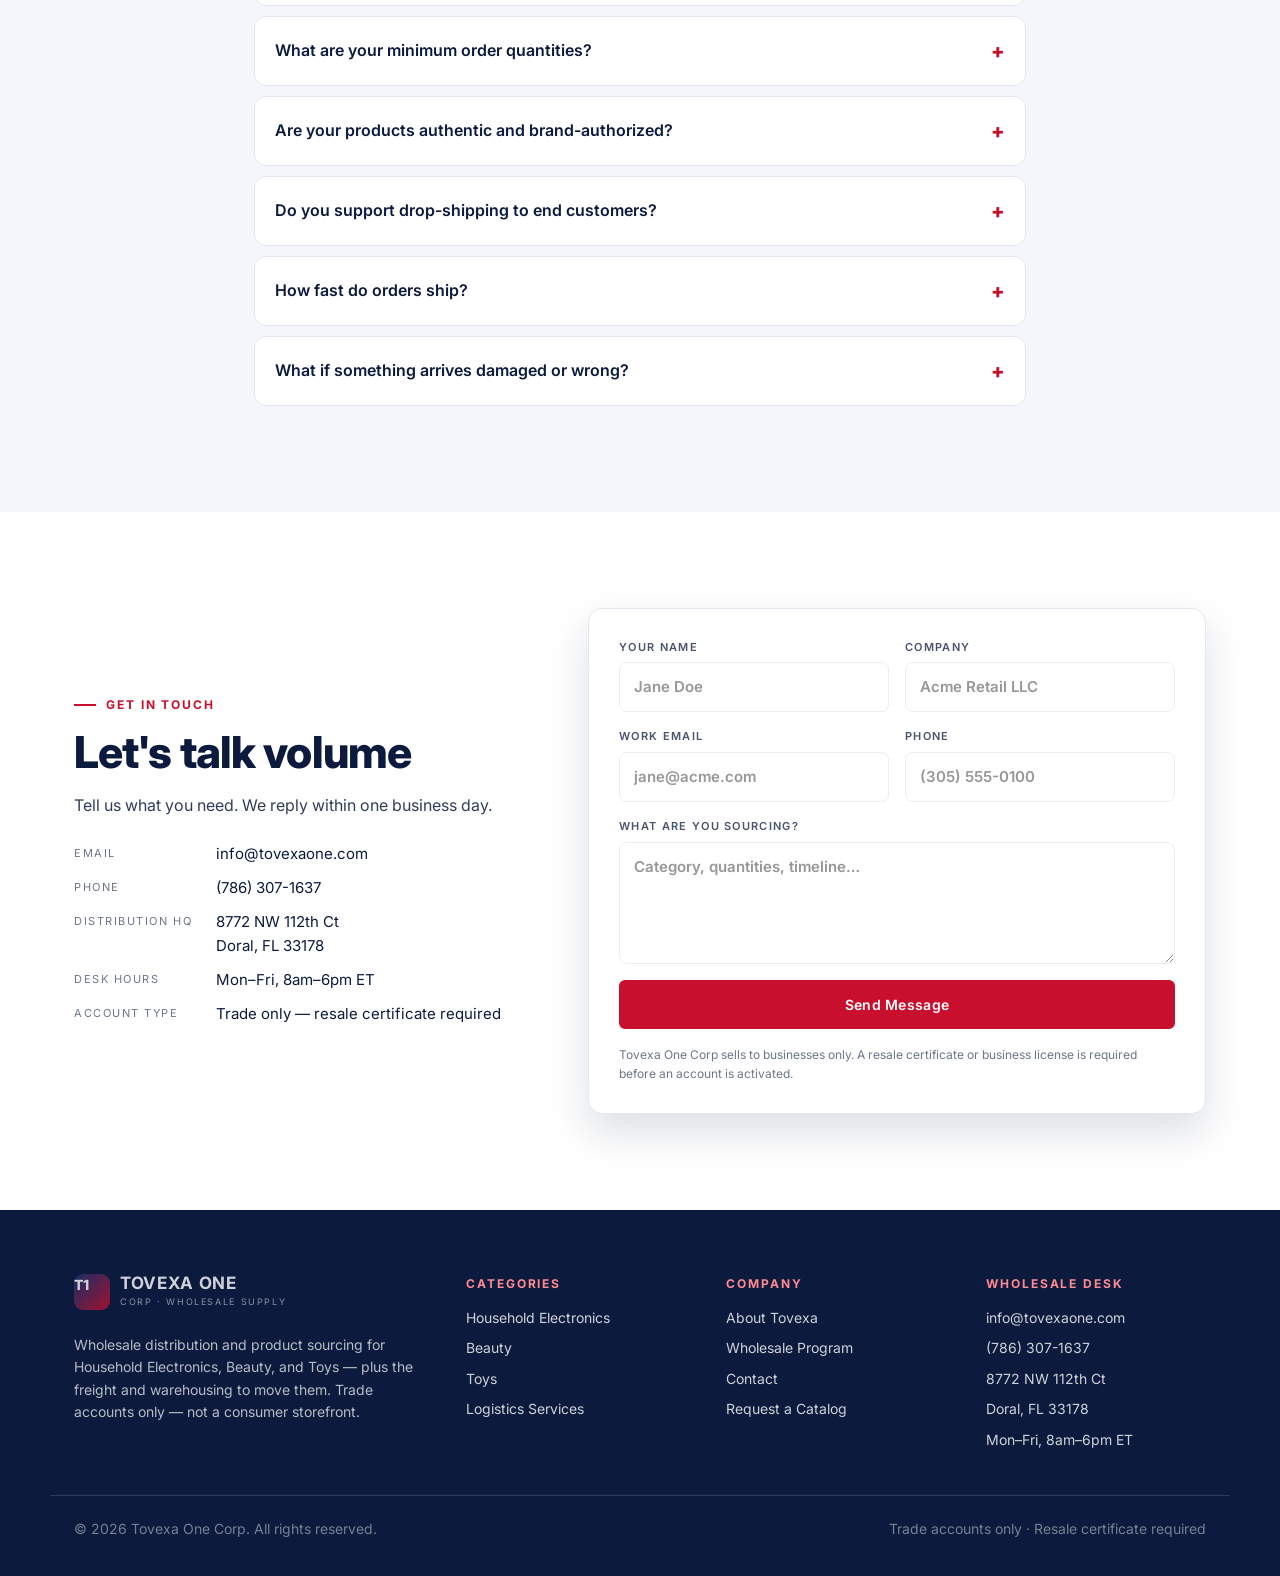
==== commit ca7221ea: "Tighten letter-spacing on hero card subtitle" ====
--- a/index.html
+++ b/index.html
@@ -77,7 +77,7 @@
 .card:hover .card-img img{transform:scale(1.05)}
 .about-art img{width:100%;height:100%;object-fit:cover;display:block}
 .hero-card-txt h3{font-size:20px;margin-bottom:4px}
-.hero-card-txt span{font-size:12px;letter-spacing:.1em;text-transform:uppercase;opacity:.65}
+.hero-card-txt span{font-size:12px;letter-spacing:.03em;text-transform:uppercase;opacity:.65}
 
 /* sections */
 .sec{padding:96px 0}
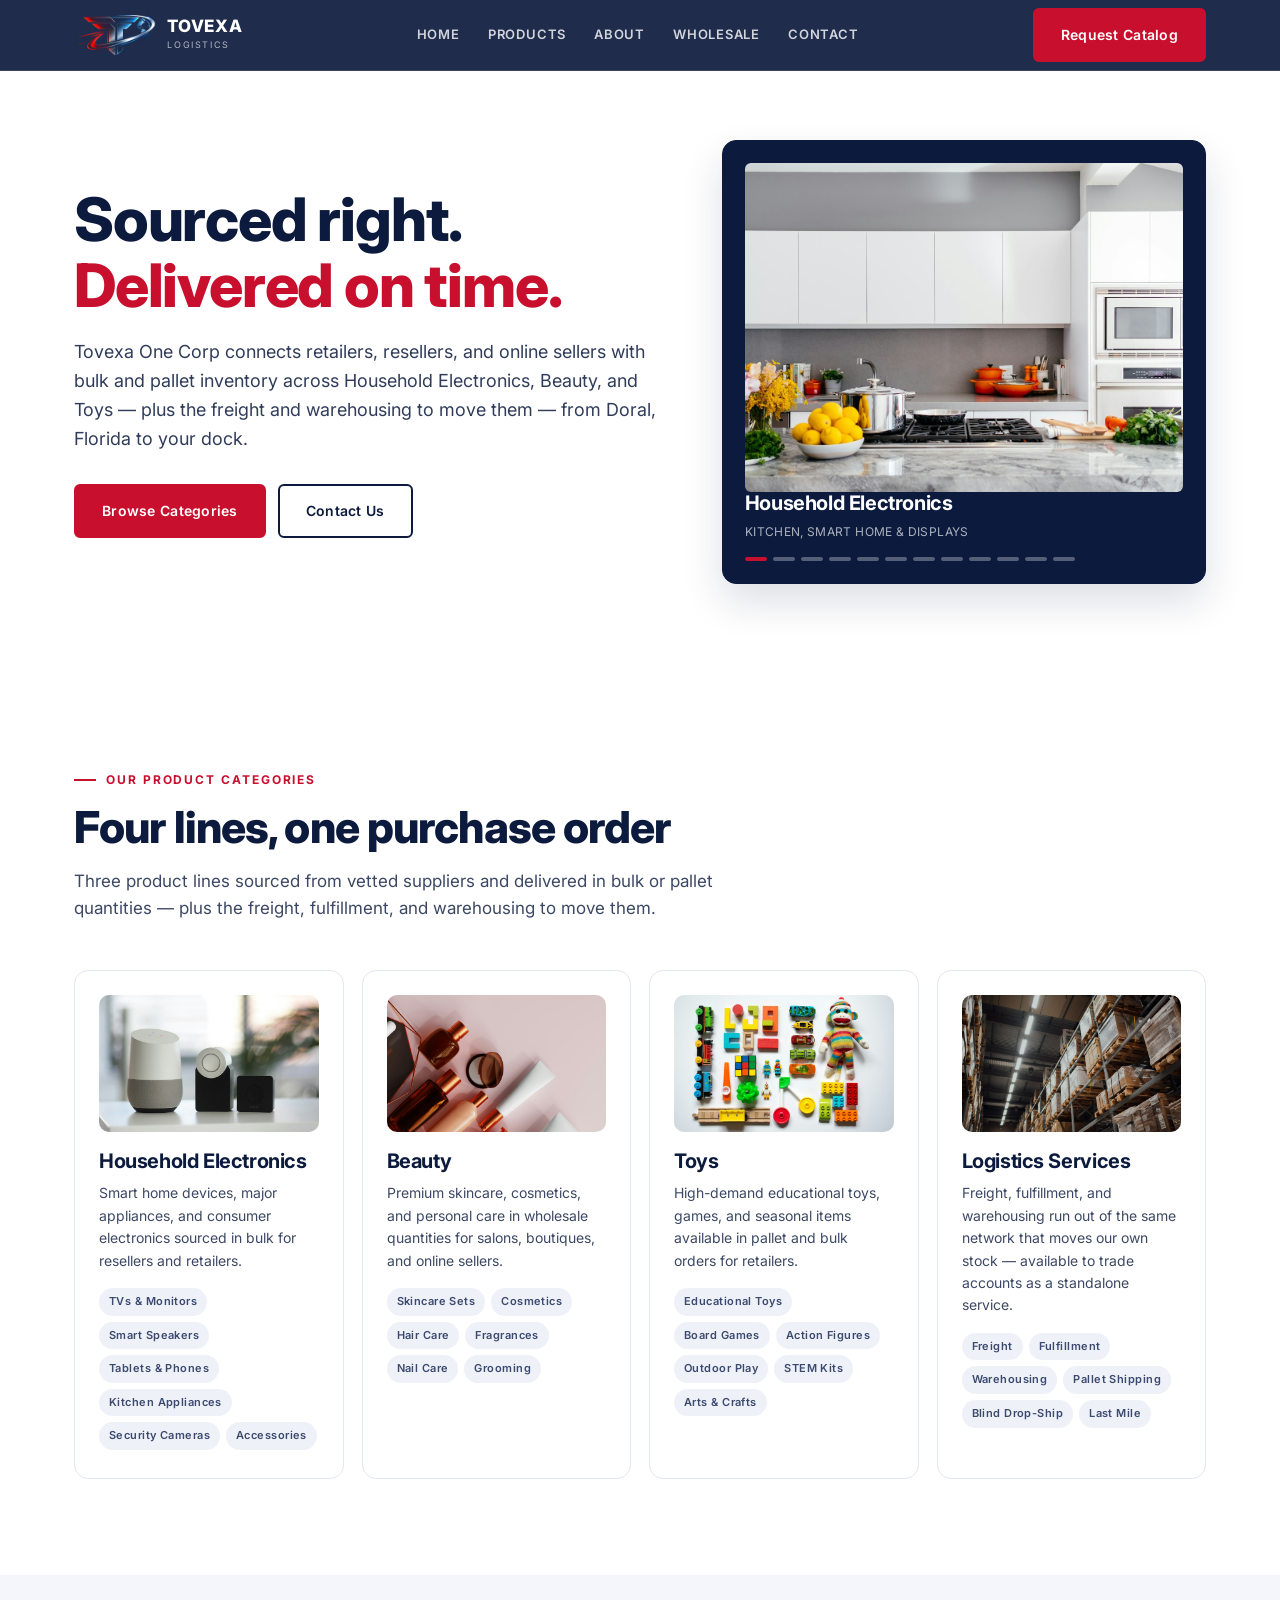
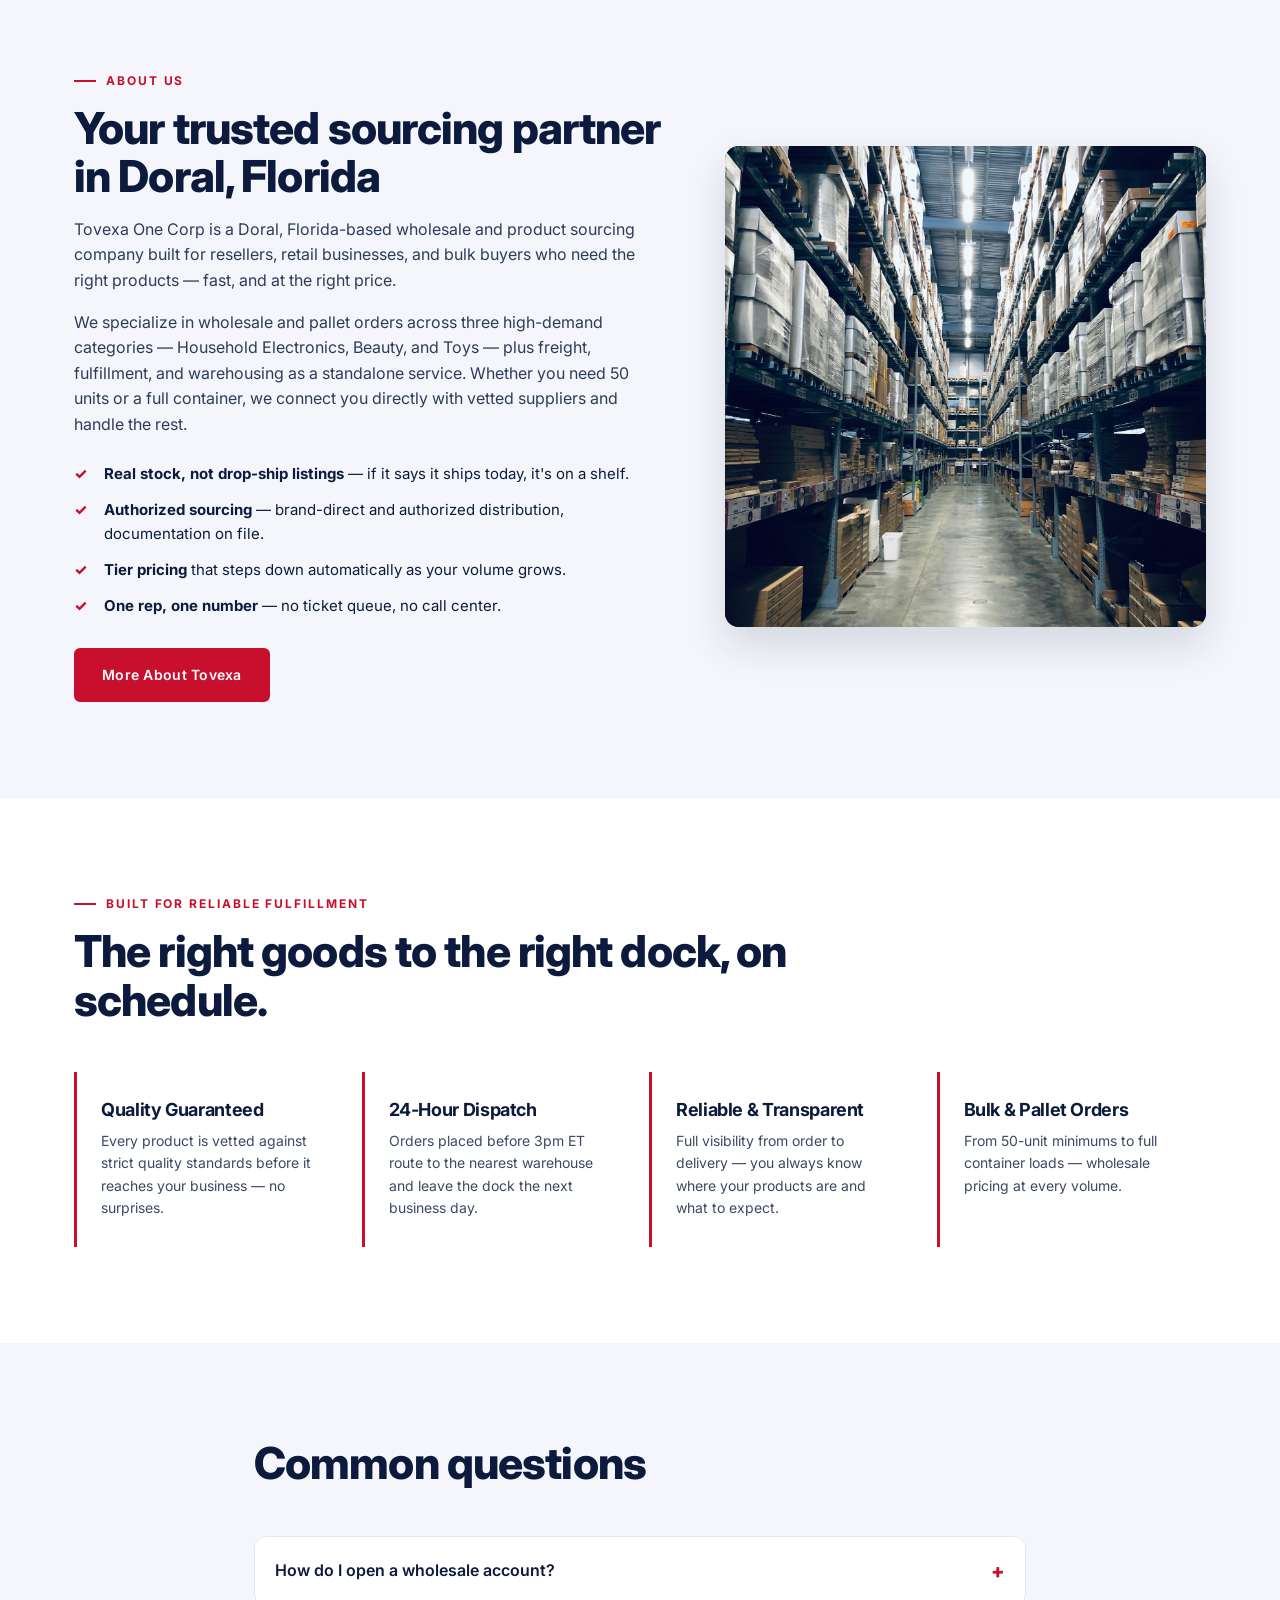
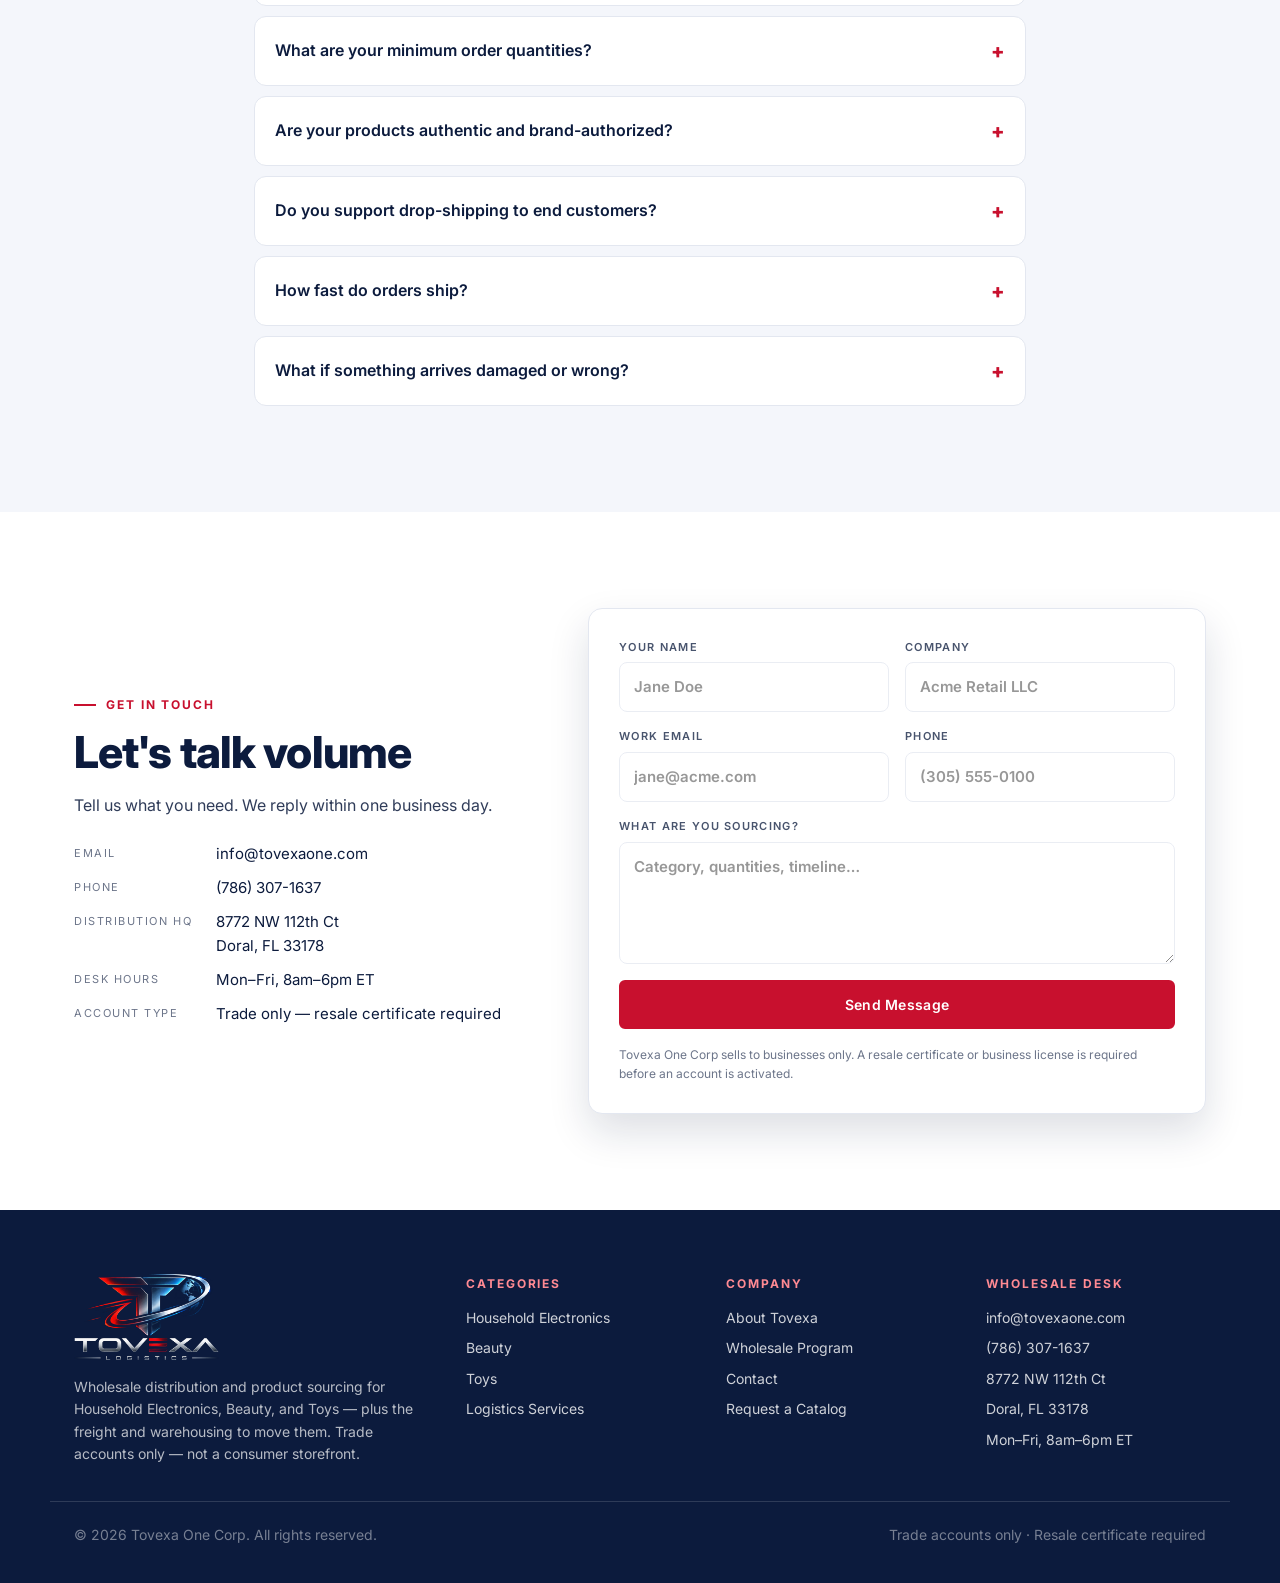
==== commit 154eb40a: "Add Tovexa Logistics logo (background removed), navy nav bar - Cut black background to transparent w" ====
--- a/index.html
+++ b/index.html
@@ -14,7 +14,7 @@
   --navy:#0c1b3d; --navy-2:#1a3270; --red:#c8102e; --red-hover:#a80d26; --red-soft-text:#ff8a93;
   --bg:#ffffff; --bg-alt:#f4f6fb; --text:#0c1b3d; --line:#e3e7f0;
   --card-bg:#ffffff; --ico-bg:#fdecee; --tag-bg:#eef1f8; --tag-text:#3b4a6e; --input-bg:#fff;
-  --nav-bg:rgba(255,255,255,.85); --nav-solid:#fff; --nav-text:#0c1b3d;
+  --nav-bg:rgba(12,27,61,.92); --nav-solid:#0c1b3d; --nav-text:#ffffff;
   --hero-bg:#ffffff; --hero-text:#0c1b3d; --hero-accent:#c8102e; --hero-line:#e3e7f0;
   --card-hero-bg:#0c1b3d; --card-hero-line:#0c1b3d; --card-hero-text:#fff;
   --art-bg:linear-gradient(160deg,#1a3270,#0c1b3d); --art-1:#2b4a94; --art-2:#4a6fd1;
@@ -42,13 +42,16 @@
 .btn-ghost:hover{background:var(--ghost-hover-bg);color:var(--ghost-hover-text)}
 
 /* nav */
-.nav{position:fixed;top:0;left:0;right:0;z-index:50;background:var(--nav-bg);backdrop-filter:blur(12px);border-bottom:1px solid var(--line)}
+.nav{position:fixed;top:0;left:0;right:0;z-index:50;background:var(--nav-bg);backdrop-filter:blur(12px);border-bottom:1px solid rgba(255,255,255,.12)}
 .nav-in{display:flex;align-items:center;justify-content:space-between;height:70px;gap:20px}
 .logo{display:flex;align-items:center;gap:10px;color:var(--nav-text)}
+.logo img.logo-mark{height:40px;width:auto;display:block}
+.logo-txt b{display:block;font-size:19px;font-weight:800;letter-spacing:.10em;line-height:1}
+.logo-txt small{display:block;font-size:9px;letter-spacing:.34em;opacity:.7;margin-top:3px}
+.foot-logo img{height:86px;width:auto;display:block}
 .logo b{display:block;font-family:var(--font-head);font-size:17px;letter-spacing:.04em;line-height:1}
 .logo small{display:block;font-size:9px;letter-spacing:.18em;opacity:.65;margin-top:3px}
-.logo-mark{width:36px;height:36px;border-radius:9px;background:linear-gradient(135deg,var(--navy-2),var(--red));color:#fff;display:grid;place-items:center;font-family:var(--font-head);font-weight:800;font-size:14px}
-.links{display:flex;gap:28px;font-size:13px;font-weight:600;letter-spacing:.08em;text-transform:uppercase;color:var(--nav-text)}
+.links{display:flex;gap:28px;font-size:13px;font-weight:600;letter-spacing:.06em;text-transform:uppercase;color:var(--nav-text)}
 .links a{opacity:.8;padding:6px 0;border-bottom:2px solid transparent}
 .links a:hover{opacity:1;border-color:var(--red)}
 .burger{display:none;background:none;border:0;font-size:22px;color:var(--nav-text);cursor:pointer}
@@ -141,7 +144,7 @@
 <body>
 <header class="nav">
   <div class="wrap nav-in">
-    <a href="#home" class="logo"><span class="logo-mark">T1</span><span><b>TOVEXA ONE</b><small>CORP · WHOLESALE SUPPLY</small></span></a>
+    <a href="#home" class="logo"><img class="logo-mark" src="logo-mark.png" srcset="logo-mark.png 1x, logo-mark@2x.png 2x" alt=""><span class="logo-txt"><b>TOVEXA</b><small>LOGISTICS</small></span></a>
     <nav class="links"><a href="#home">Home</a><a href="#products">Products</a><a href="#about">About</a><a href="#wholesale">Wholesale</a><a href="#contact">Contact</a></nav>
     <a href="#contact" class="btn btn-primary nav-cta">Request Catalog</a>
     <button class="burger" aria-label="Menu" onclick="document.querySelector('.links').classList.toggle('open')">☰</button>
@@ -263,7 +266,7 @@
 
 <footer class="foot">
   <div class="wrap foot-grid">
-    <div><div class="logo"><span class="logo-mark">T1</span><span><b>TOVEXA ONE</b><small>CORP · WHOLESALE SUPPLY</small></span></div><p>Wholesale distribution and product sourcing for Household Electronics, Beauty, and Toys — plus the freight and warehousing to move them. Trade accounts only — not a consumer storefront.</p></div>
+    <div><div class="logo foot-logo"><img src="logo.png" srcset="logo.png 1x, logo@2x.png 2x" alt="Tovexa Logistics"></div><p>Wholesale distribution and product sourcing for Household Electronics, Beauty, and Toys — plus the freight and warehousing to move them. Trade accounts only — not a consumer storefront.</p></div>
     <div><h4>Categories</h4><a href="#products">Household Electronics</a><a href="#products">Beauty</a><a href="#products">Toys</a><a href="#products">Logistics Services</a></div>
     <div><h4>Company</h4><a href="#about">About Tovexa</a><a href="#wholesale">Wholesale Program</a><a href="#contact">Contact</a><a href="#contact">Request a Catalog</a></div>
     <div><h4>Wholesale Desk</h4><a href="mailto:info@tovexaone.com">info@tovexaone.com</a><a href="tel:+17863071637">(786) 307-1637</a><span>8772 NW 112th Ct</span><span>Doral, FL 33178</span><span>Mon–Fri, 8am–6pm ET</span></div>
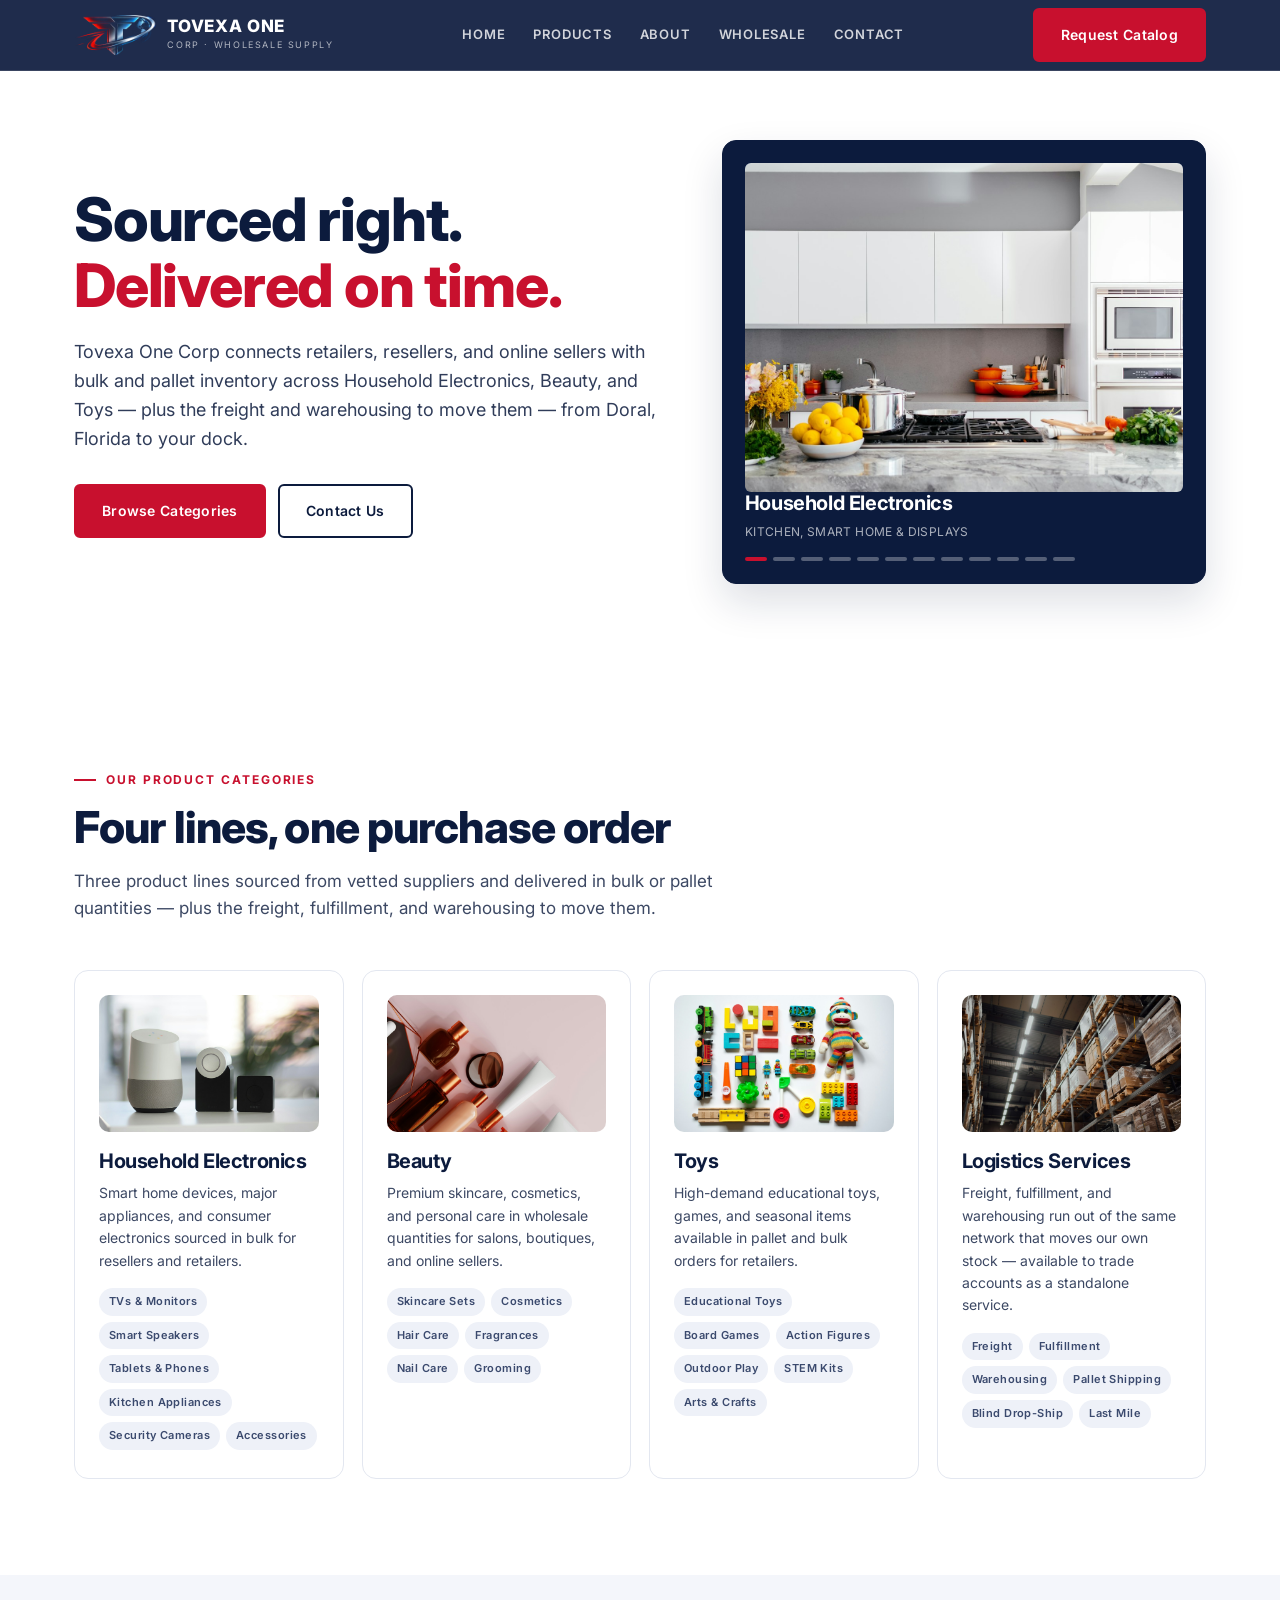
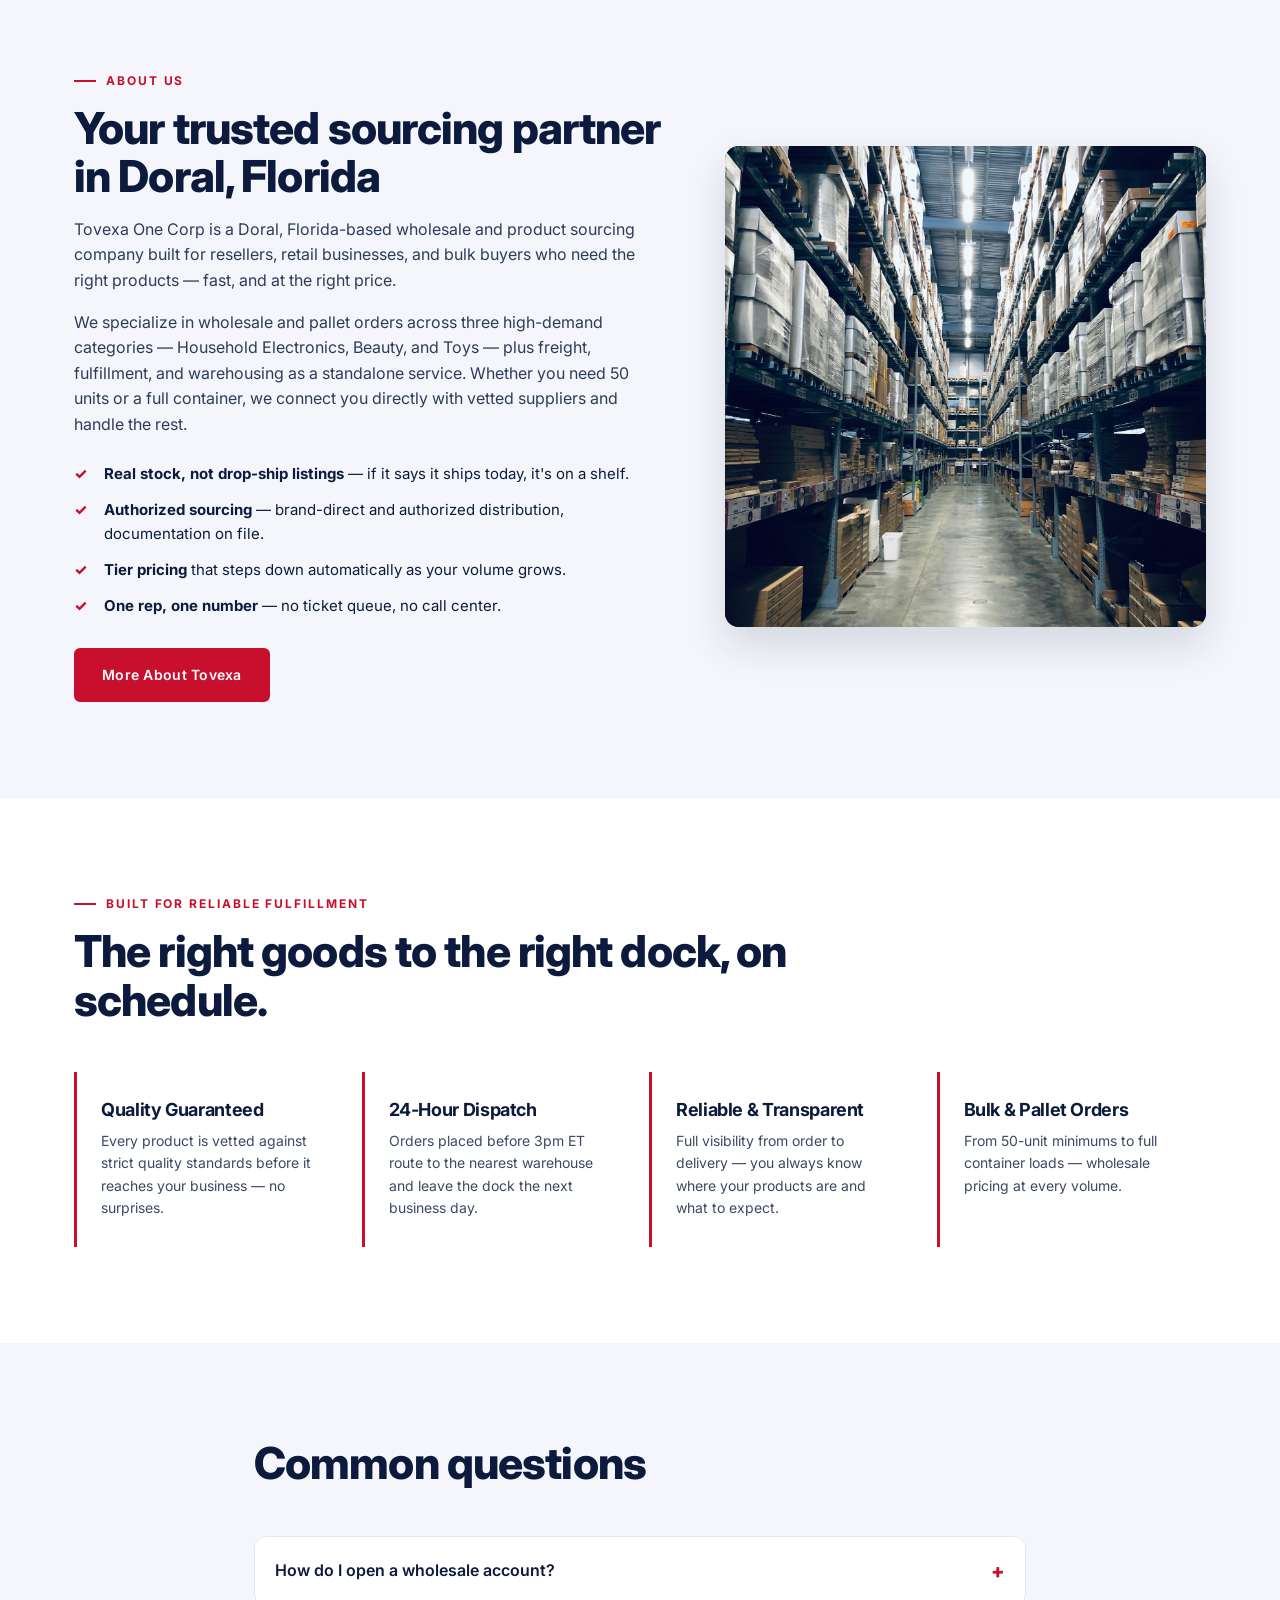
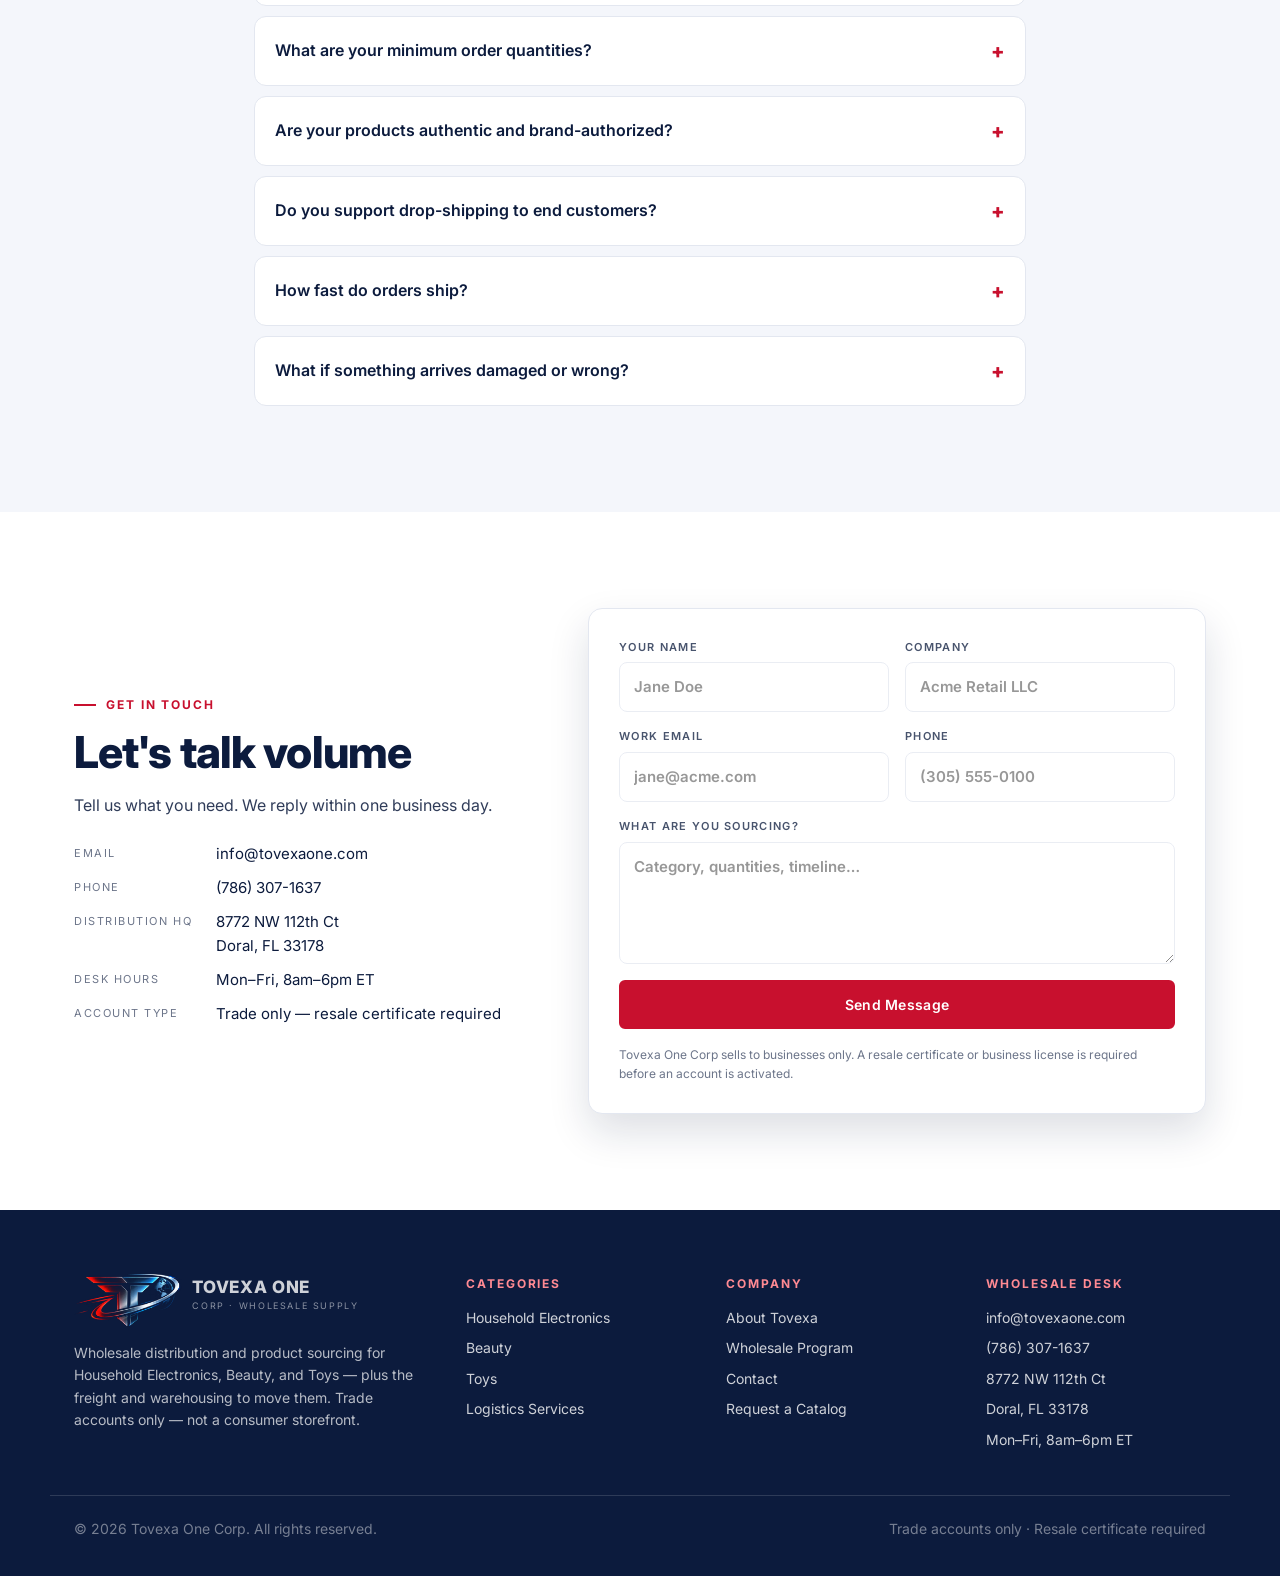
==== commit 1c581ae9: "Rebrand logo lockups to Tovexa One Corp Use the emblem with a Tovexa One Corp wordmark in nav and fo" ====
--- a/index.html
+++ b/index.html
@@ -47,8 +47,8 @@
 .logo{display:flex;align-items:center;gap:10px;color:var(--nav-text)}
 .logo img.logo-mark{height:40px;width:auto;display:block}
 .logo-txt b{display:block;font-size:19px;font-weight:800;letter-spacing:.10em;line-height:1}
-.logo-txt small{display:block;font-size:9px;letter-spacing:.34em;opacity:.7;margin-top:3px}
-.foot-logo img{height:86px;width:auto;display:block}
+.logo-txt small{display:block;font-size:9px;letter-spacing:.16em;opacity:.7;margin-top:3px}
+.foot .logo img.logo-mark{height:52px}
 .logo b{display:block;font-family:var(--font-head);font-size:17px;letter-spacing:.04em;line-height:1}
 .logo small{display:block;font-size:9px;letter-spacing:.18em;opacity:.65;margin-top:3px}
 .links{display:flex;gap:28px;font-size:13px;font-weight:600;letter-spacing:.06em;text-transform:uppercase;color:var(--nav-text)}
@@ -144,7 +144,7 @@
 <body>
 <header class="nav">
   <div class="wrap nav-in">
-    <a href="#home" class="logo"><img class="logo-mark" src="logo-mark.png" srcset="logo-mark.png 1x, logo-mark@2x.png 2x" alt=""><span class="logo-txt"><b>TOVEXA</b><small>LOGISTICS</small></span></a>
+    <a href="#home" class="logo"><img class="logo-mark" src="logo-mark.png" srcset="logo-mark.png 1x, logo-mark@2x.png 2x" alt="Tovexa One Corp"><span class="logo-txt"><b>TOVEXA ONE</b><small>CORP · WHOLESALE SUPPLY</small></span></a>
     <nav class="links"><a href="#home">Home</a><a href="#products">Products</a><a href="#about">About</a><a href="#wholesale">Wholesale</a><a href="#contact">Contact</a></nav>
     <a href="#contact" class="btn btn-primary nav-cta">Request Catalog</a>
     <button class="burger" aria-label="Menu" onclick="document.querySelector('.links').classList.toggle('open')">☰</button>
@@ -266,7 +266,7 @@
 
 <footer class="foot">
   <div class="wrap foot-grid">
-    <div><div class="logo foot-logo"><img src="logo.png" srcset="logo.png 1x, logo@2x.png 2x" alt="Tovexa Logistics"></div><p>Wholesale distribution and product sourcing for Household Electronics, Beauty, and Toys — plus the freight and warehousing to move them. Trade accounts only — not a consumer storefront.</p></div>
+    <div><div class="logo"><img class="logo-mark" src="logo-mark.png" srcset="logo-mark.png 1x, logo-mark@2x.png 2x" alt="Tovexa One Corp"><span class="logo-txt"><b>TOVEXA ONE</b><small>CORP · WHOLESALE SUPPLY</small></span></div><p>Wholesale distribution and product sourcing for Household Electronics, Beauty, and Toys — plus the freight and warehousing to move them. Trade accounts only — not a consumer storefront.</p></div>
     <div><h4>Categories</h4><a href="#products">Household Electronics</a><a href="#products">Beauty</a><a href="#products">Toys</a><a href="#products">Logistics Services</a></div>
     <div><h4>Company</h4><a href="#about">About Tovexa</a><a href="#wholesale">Wholesale Program</a><a href="#contact">Contact</a><a href="#contact">Request a Catalog</a></div>
     <div><h4>Wholesale Desk</h4><a href="mailto:info@tovexaone.com">info@tovexaone.com</a><a href="tel:+17863071637">(786) 307-1637</a><span>8772 NW 112th Ct</span><span>Doral, FL 33178</span><span>Mon–Fri, 8am–6pm ET</span></div>
